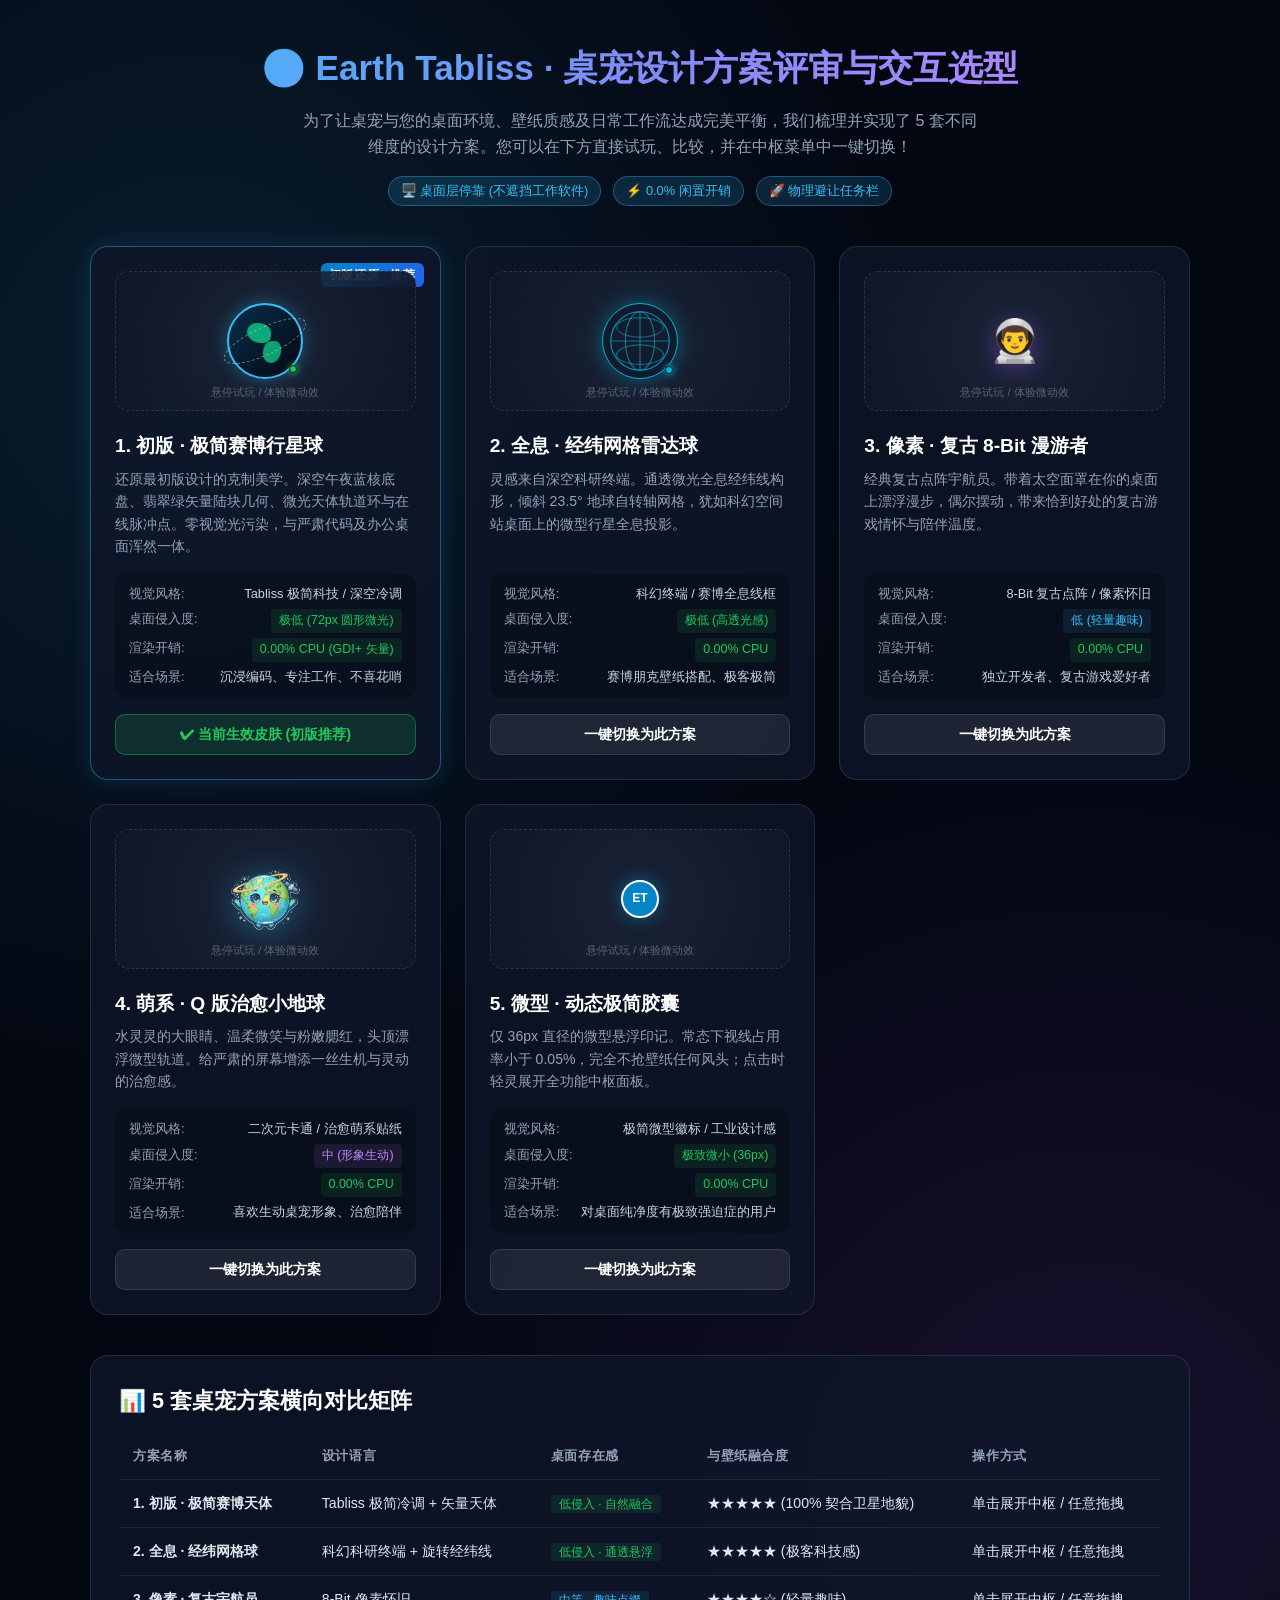
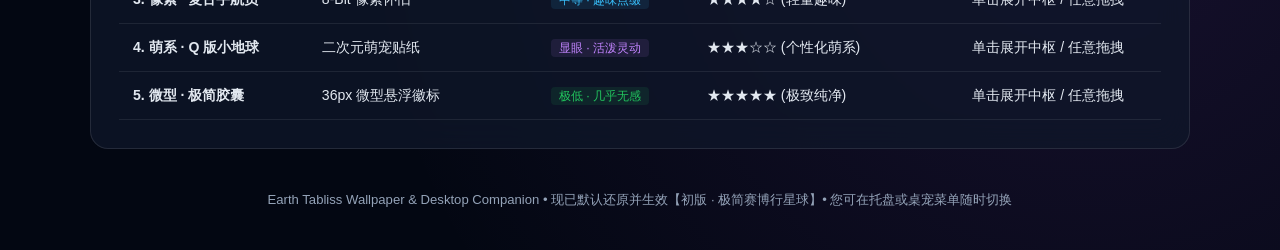
==== app/pet_showcase.html @ ef6f1b52 "feat: skin system, tray reload and custom icon, bookmarks and gemini hub, pet showcase html" ====
<!DOCTYPE html>
<html lang="zh-CN">
<head>
  <meta charset="UTF-8">
  <meta name="viewport" content="width=device-width, initial-scale=1.0">
  <title>Earth Tabliss · 桌宠设计方案评审与交互选型</title>
  <style>
    :root {
      --bg: #030712;
      --card-bg: rgba(15, 23, 42, 0.75);
      --card-border: rgba(255, 255, 255, 0.1);
      --primary: #38bdf8;
      --success: #22c55e;
      --accent: #a855f7;
      --text: #f8fafc;
      --text-muted: #94a3b8;
    }

    * {
      box-sizing: border-box;
      margin: 0;
      padding: 0;
      user-select: none;
    }

    body {
      font-family: -apple-system, BlinkMacSystemFont, "Segoe UI", Roboto, "Helvetica Neue", Arial, sans-serif;
      background-color: var(--bg);
      background-image: 
        radial-gradient(circle at 15% 20%, rgba(56, 189, 248, 0.12) 0%, transparent 40%),
        radial-gradient(circle at 85% 80%, rgba(168, 85, 247, 0.12) 0%, transparent 40%);
      color: var(--text);
      min-height: 100vh;
      padding: 40px 24px;
      line-height: 1.6;
    }

    .container {
      max-width: 1100px;
      margin: 0 auto;
    }

    header {
      text-align: center;
      margin-bottom: 40px;
    }

    header h1 {
      font-size: 2.2rem;
      font-weight: 700;
      background: linear-gradient(135deg, #38bdf8, #818cf8, #c084fc);
      -webkit-background-clip: text;
      -webkit-text-fill-color: transparent;
      margin-bottom: 12px;
    }

    header p {
      color: var(--text-muted);
      font-size: 1rem;
      max-width: 680px;
      margin: 0 auto;
    }

    .badge-bar {
      display: flex;
      justify-content: center;
      gap: 12px;
      margin-top: 16px;
    }

    .badge {
      display: inline-flex;
      align-items: center;
      gap: 6px;
      padding: 4px 12px;
      border-radius: 20px;
      font-size: 0.8rem;
      font-weight: 500;
      background: rgba(255, 255, 255, 0.06);
      border: 1px solid var(--card-border);
      color: var(--text-muted);
    }

    .badge.active {
      background: rgba(56, 189, 248, 0.15);
      border-color: rgba(56, 189, 248, 0.35);
      color: var(--primary);
    }

    /* Schemes Grid */
    .schemes-grid {
      display: grid;
      grid-template-columns: repeat(auto-fit, minmax(320px, 1fr));
      gap: 24px;
      margin-bottom: 40px;
    }

    .scheme-card {
      background: var(--card-bg);
      border: 1px solid var(--card-border);
      border-radius: 18px;
      padding: 24px;
      backdrop-filter: blur(16px);
      -webkit-backdrop-filter: blur(16px);
      display: flex;
      flex-direction: column;
      position: relative;
      transition: all 0.3s cubic-bezier(0.4, 0, 0.2, 1);
    }

    .scheme-card:hover {
      border-color: rgba(56, 189, 248, 0.4);
      transform: translateY(-4px);
      box-shadow: 0 12px 30px rgba(0, 0, 0, 0.5);
    }

    .scheme-card.recommended {
      border-color: rgba(56, 189, 248, 0.4);
      box-shadow: 0 0 24px rgba(56, 189, 248, 0.15);
    }

    .rec-tag {
      position: absolute;
      top: 16px;
      right: 16px;
      background: linear-gradient(135deg, #0284c7, #2563eb);
      color: white;
      font-size: 0.72rem;
      font-weight: 600;
      padding: 3px 8px;
      border-radius: 6px;
      letter-spacing: 0.05em;
    }

    .pet-stage {
      height: 140px;
      background: radial-gradient(circle, rgba(30, 41, 59, 0.8) 0%, rgba(15, 23, 42, 0.95) 100%);
      border: 1px dashed rgba(255, 255, 255, 0.12);
      border-radius: 14px;
      display: flex;
      align-items: center;
      justify-content: center;
      margin-bottom: 20px;
      position: relative;
      overflow: hidden;
      cursor: pointer;
    }

    .pet-stage::after {
      content: "悬停试玩 / 体验微动效";
      position: absolute;
      bottom: 8px;
      font-size: 0.7rem;
      color: rgba(255, 255, 255, 0.3);
    }

    /* Pet Mascot Visuals */
    /* 1. Minimal Orb */
    .pet-minimal-orb {
      width: 76px;
      height: 76px;
      border-radius: 50%;
      background: linear-gradient(135deg, #082f49 0%, #030712 100%);
      border: 2px solid #38bdf8;
      box-shadow: 0 0 18px rgba(56, 189, 248, 0.35);
      position: relative;
      display: flex;
      align-items: center;
      justify-content: center;
      transition: all 0.3s ease;
    }

    .pet-stage:hover .pet-minimal-orb {
      transform: scale(1.08);
      box-shadow: 0 0 28px rgba(56, 189, 248, 0.6);
    }

    .continent-1 {
      position: absolute;
      width: 24px;
      height: 20px;
      background: #10b981;
      border-radius: 50% 60% 40% 70%;
      top: 18px;
      left: 18px;
      opacity: 0.9;
    }

    .continent-2 {
      position: absolute;
      width: 18px;
      height: 22px;
      background: #10b981;
      border-radius: 60% 40% 70% 50%;
      bottom: 14px;
      right: 20px;
      opacity: 0.85;
    }

    .orbit-ring {
      position: absolute;
      width: 90px;
      height: 28px;
      border: 1px dashed rgba(241, 245, 249, 0.45);
      border-radius: 50%;
      transform: rotate(-25deg);
      pointer-events: none;
    }

    .pulse-dot {
      position: absolute;
      bottom: 4px;
      right: 4px;
      width: 8px;
      height: 8px;
      background: #22c55e;
      border: 1.5px solid #0f172a;
      border-radius: 50%;
      box-shadow: 0 0 6px #22c55e;
    }

    /* 2. Holo Wireframe */
    .pet-holo-globe {
      width: 76px;
      height: 76px;
      border-radius: 50%;
      background: rgba(15, 23, 42, 0.6);
      border: 1.5px solid #06b6d4;
      box-shadow: 0 0 20px rgba(6, 182, 212, 0.4);
      position: relative;
      display: flex;
      align-items: center;
      justify-content: center;
      transition: all 0.3s ease;
    }

    .pet-stage:hover .pet-holo-globe {
      transform: scale(1.08) rotate(15deg);
      box-shadow: 0 0 30px rgba(6, 182, 212, 0.7);
    }

    .holo-grid {
      width: 100%;
      height: 100%;
      position: absolute;
      top: 0;
      left: 0;
    }

    /* 3. Pixel Astro */
    .pet-pixel-astro {
      font-size: 2.6rem;
      filter: drop-shadow(0 4px 12px rgba(168, 85, 247, 0.4));
      transition: all 0.3s ease;
      display: inline-block;
    }

    .pet-stage:hover .pet-pixel-astro {
      transform: translateY(-8px) scale(1.1);
      filter: drop-shadow(0 8px 18px rgba(168, 85, 247, 0.7));
    }

    /* 4. Kawaii Chibi Earth */
    .pet-chibi-earth {
      width: 78px;
      height: 78px;
      object-fit: contain;
      filter: drop-shadow(0 4px 16px rgba(56, 189, 248, 0.4));
      transition: all 0.3s ease;
    }

    .pet-stage:hover .pet-chibi-earth {
      transform: scale(1.1) rotate(5deg);
      filter: drop-shadow(0 6px 22px rgba(56, 189, 248, 0.65));
    }

    /* 5. Mini Pill */
    .pet-mini-pill {
      width: 38px;
      height: 38px;
      border-radius: 50%;
      background: #0284c7;
      border: 2px solid #ffffff;
      box-shadow: 0 0 16px rgba(2, 132, 199, 0.6);
      display: flex;
      align-items: center;
      justify-content: center;
      font-weight: 800;
      font-size: 0.75rem;
      color: white;
      transition: all 0.3s ease;
    }

    .pet-stage:hover .pet-mini-pill {
      transform: scale(1.2);
      box-shadow: 0 0 24px rgba(56, 189, 248, 0.8);
    }

    .scheme-title {
      font-size: 1.2rem;
      font-weight: 700;
      color: #ffffff;
      margin-bottom: 6px;
    }

    .scheme-desc {
      font-size: 0.88rem;
      color: var(--text-muted);
      margin-bottom: 16px;
      flex-grow: 1;
    }

    .specs-list {
      list-style: none;
      font-size: 0.8rem;
      color: #cbd5e1;
      background: rgba(0, 0, 0, 0.25);
      border-radius: 10px;
      padding: 10px 14px;
      margin-bottom: 16px;
      display: flex;
      flex-direction: column;
      gap: 5px;
    }

    .specs-list li {
      display: flex;
      justify-content: space-between;
    }

    .specs-label {
      color: var(--text-muted);
    }

    .btn-apply {
      width: 100%;
      background: rgba(255, 255, 255, 0.08);
      border: 1px solid var(--card-border);
      color: #ffffff;
      padding: 10px 16px;
      border-radius: 10px;
      font-size: 0.9rem;
      font-weight: 600;
      cursor: pointer;
      transition: all 0.2s ease;
      display: flex;
      align-items: center;
      justify-content: center;
      gap: 6px;
    }

    .btn-apply:hover {
      background: #0284c7;
      border-color: #0284c7;
      box-shadow: 0 4px 16px rgba(2, 132, 199, 0.4);
    }

    .btn-apply.active-btn {
      background: rgba(34, 197, 94, 0.15);
      border-color: rgba(34, 197, 94, 0.4);
      color: var(--success);
    }

    /* Comparison Table */
    .comparison-section {
      background: var(--card-bg);
      border: 1px solid var(--card-border);
      border-radius: 18px;
      padding: 28px;
      backdrop-filter: blur(16px);
      margin-top: 32px;
    }

    .comparison-section h2 {
      font-size: 1.35rem;
      color: #ffffff;
      margin-bottom: 16px;
    }

    table {
      width: 100%;
      border-collapse: collapse;
      font-size: 0.88rem;
      text-align: left;
    }

    th, td {
      padding: 12px 14px;
      border-bottom: 1px solid rgba(255, 255, 255, 0.08);
    }

    th {
      color: var(--text-muted);
      font-weight: 600;
      font-size: 0.8rem;
      text-transform: uppercase;
      letter-spacing: 0.05em;
    }

    td {
      color: #e2e8f0;
    }

    .tag-green {
      color: #22c55e;
      background: rgba(34, 197, 94, 0.1);
      padding: 2px 8px;
      border-radius: 4px;
      font-size: 0.78rem;
    }

    .tag-blue {
      color: #38bdf8;
      background: rgba(56, 189, 248, 0.1);
      padding: 2px 8px;
      border-radius: 4px;
      font-size: 0.78rem;
    }

    .tag-purple {
      color: #c084fc;
      background: rgba(192, 132, 252, 0.1);
      padding: 2px 8px;
      border-radius: 4px;
      font-size: 0.78rem;
    }

    footer {
      text-align: center;
      margin-top: 40px;
      font-size: 0.82rem;
      color: var(--text-muted);
    }
  </style>
</head>
<body>
  <div class="container">
    <header>
      <h1>🌍 Earth Tabliss · 桌宠设计方案评审与交互选型</h1>
      <p>为了让桌宠与您的桌面环境、壁纸质感及日常工作流达成完美平衡，我们梳理并实现了 5 套不同维度的设计方案。您可以在下方直接试玩、比较，并在中枢菜单中一键切换！</p>
      <div class="badge-bar">
        <span class="badge active">🖥️ 桌面层停靠 (不遮挡工作软件)</span>
        <span class="badge active">⚡ 0.0% 闲置开销</span>
        <span class="badge active">🚀 物理避让任务栏</span>
      </div>
    </header>

    <div class="schemes-grid">
      <!-- Scheme 1: Minimal Orb (Initial Version) -->
      <div class="scheme-card recommended">
        <span class="rec-tag">初版还原 · 推荐</span>
        <div class="pet-stage">
          <div class="pet-minimal-orb">
            <div class="continent-1"></div>
            <div class="continent-2"></div>
            <div class="orbit-ring"></div>
            <div class="pulse-dot"></div>
          </div>
        </div>
        <h3 class="scheme-title">1. 初版 · 极简赛博行星球</h3>
        <p class="scheme-desc">还原最初版设计的克制美学。深空午夜蓝核底盘、翡翠绿矢量陆块几何、微光天体轨道环与在线脉冲点。零视觉光污染，与严肃代码及办公桌面浑然一体。</p>
        <ul class="specs-list">
          <li><span class="specs-label">视觉风格:</span> <span>Tabliss 极简科技 / 深空冷调</span></li>
          <li><span class="specs-label">桌面侵入度:</span> <span class="tag-green">极低 (72px 圆形微光)</span></li>
          <li><span class="specs-label">渲染开销:</span> <span class="tag-green">0.00% CPU (GDI+ 矢量)</span></li>
          <li><span class="specs-label">适合场景:</span> <span>沉浸编码、专注工作、不喜花哨</span></li>
        </ul>
        <button class="btn-apply active-btn" onclick="selectSkin('MinimalOrb')">✔ 当前生效皮肤 (初版推荐)</button>
      </div>

      <!-- Scheme 2: Holo Wireframe Globe -->
      <div class="scheme-card">
        <div class="pet-stage">
          <div class="pet-holo-globe">
            <svg class="holo-grid" viewBox="0 0 76 76" fill="none" stroke="#06b6d4" stroke-width="1.2">
              <circle cx="38" cy="38" r="30" stroke-opacity="0.8"/>
              <ellipse cx="38" cy="38" rx="15" ry="30" stroke-opacity="0.6"/>
              <line x1="38" y1="8" x2="38" y2="68" stroke-opacity="0.6"/>
              <line x1="8" y1="38" x2="68" y2="38" stroke-opacity="0.6"/>
              <ellipse cx="38" cy="24" rx="24" ry="10" stroke-opacity="0.5"/>
              <ellipse cx="38" cy="52" rx="24" ry="10" stroke-opacity="0.5"/>
            </svg>
            <div class="pulse-dot" style="background:#06b6d4; box-shadow:0 0 6px #06b6d4;"></div>
          </div>
        </div>
        <h3 class="scheme-title">2. 全息 · 经纬网格雷达球</h3>
        <p class="scheme-desc">灵感来自深空科研终端。通透微光全息经纬线构形，倾斜 23.5° 地球自转轴网格，犹如科幻空间站桌面上的微型行星全息投影。</p>
        <ul class="specs-list">
          <li><span class="specs-label">视觉风格:</span> <span>科幻终端 / 赛博全息线框</span></li>
          <li><span class="specs-label">桌面侵入度:</span> <span class="tag-green">极低 (高透光感)</span></li>
          <li><span class="specs-label">渲染开销:</span> <span class="tag-green">0.00% CPU</span></li>
          <li><span class="specs-label">适合场景:</span> <span>赛博朋克壁纸搭配、极客极简</span></li>
        </ul>
        <button class="btn-apply" onclick="selectSkin('HoloGlobe')">一键切换为此方案</button>
      </div>

      <!-- Scheme 3: Pixel Astro Explorer -->
      <div class="scheme-card">
        <div class="pet-stage">
          <div class="pet-pixel-astro">👨‍🚀</div>
        </div>
        <h3 class="scheme-title">3. 像素 · 复古 8-Bit 漫游者</h3>
        <p class="scheme-desc">经典复古点阵宇航员。带着太空面罩在你的桌面上漂浮漫步，偶尔摆动，带来恰到好处的复古游戏情怀与陪伴温度。</p>
        <ul class="specs-list">
          <li><span class="specs-label">视觉风格:</span> <span>8-Bit 复古点阵 / 像素怀旧</span></li>
          <li><span class="specs-label">桌面侵入度:</span> <span class="tag-blue">低 (轻量趣味)</span></li>
          <li><span class="specs-label">渲染开销:</span> <span class="tag-green">0.00% CPU</span></li>
          <li><span class="specs-label">适合场景:</span> <span>独立开发者、复古游戏爱好者</span></li>
        </ul>
        <button class="btn-apply" onclick="selectSkin('PixelAstro')">一键切换为此方案</button>
      </div>

      <!-- Scheme 4: Kawaii Chibi Earth -->
      <div class="scheme-card">
        <div class="pet-stage">
          <img src="assets/earth_pet.png" class="pet-chibi-earth" alt="Chibi Earth Mascot" onerror="this.src='https://api.iconify.design/noto:globe-showing-americas.svg'">
        </div>
        <h3 class="scheme-title">4. 萌系 · Q 版治愈小地球</h3>
        <p class="scheme-desc">水灵灵的大眼睛、温柔微笑与粉嫩腮红，头顶漂浮微型轨道。给严肃的屏幕增添一丝生机与灵动的治愈感。</p>
        <ul class="specs-list">
          <li><span class="specs-label">视觉风格:</span> <span>二次元卡通 / 治愈萌系贴纸</span></li>
          <li><span class="specs-label">桌面侵入度:</span> <span class="tag-purple">中 (形象生动)</span></li>
          <li><span class="specs-label">渲染开销:</span> <span class="tag-green">0.00% CPU</span></li>
          <li><span class="specs-label">适合场景:</span> <span>喜欢生动桌宠形象、治愈陪伴</span></li>
        </ul>
        <button class="btn-apply" onclick="selectSkin('ChibiEarth')">一键切换为此方案</button>
      </div>

      <!-- Scheme 5: Dynamic Micro Capsule -->
      <div class="scheme-card">
        <div class="pet-stage">
          <div class="pet-mini-pill">ET</div>
        </div>
        <h3 class="scheme-title">5. 微型 · 动态极简胶囊</h3>
        <p class="scheme-desc">仅 36px 直径的微型悬浮印记。常态下视线占用率小于 0.05%，完全不抢壁纸任何风头；点击时轻灵展开全功能中枢面板。</p>
        <ul class="specs-list">
          <li><span class="specs-label">视觉风格:</span> <span>极简微型徽标 / 工业设计感</span></li>
          <li><span class="specs-label">桌面侵入度:</span> <span class="tag-green">极致微小 (36px)</span></li>
          <li><span class="specs-label">渲染开销:</span> <span class="tag-green">0.00% CPU</span></li>
          <li><span class="specs-label">适合场景:</span> <span>对桌面纯净度有极致强迫症的用户</span></li>
        </ul>
        <button class="btn-apply" onclick="selectSkin('MiniPill')">一键切换为此方案</button>
      </div>
    </div>

    <!-- Comparison Table -->
    <div class="comparison-section">
      <h2>📊 5 套桌宠方案横向对比矩阵</h2>
      <table>
        <thead>
          <tr>
            <th>方案名称</th>
            <th>设计语言</th>
            <th>桌面存在感</th>
            <th>与壁纸融合度</th>
            <th>操作方式</th>
          </tr>
        </thead>
        <tbody>
          <tr>
            <td><strong>1. 初版 · 极简赛博天体</strong></td>
            <td>Tabliss 极简冷调 + 矢量天体</td>
            <td><span class="tag-green">低侵入 · 自然融合</span></td>
            <td>★★★★★ (100% 契合卫星地貌)</td>
            <td>单击展开中枢 / 任意拖拽</td>
          </tr>
          <tr>
            <td><strong>2. 全息 · 经纬网格球</strong></td>
            <td>科幻科研终端 + 旋转经纬线</td>
            <td><span class="tag-green">低侵入 · 通透悬浮</span></td>
            <td>★★★★★ (极客科技感)</td>
            <td>单击展开中枢 / 任意拖拽</td>
          </tr>
          <tr>
            <td><strong>3. 像素 · 复古宇航员</strong></td>
            <td>8-Bit 像素怀旧</td>
            <td><span class="tag-blue">中等 · 趣味点缀</span></td>
            <td>★★★★☆ (轻量趣味)</td>
            <td>单击展开中枢 / 任意拖拽</td>
          </tr>
          <tr>
            <td><strong>4. 萌系 · Q 版小地球</strong></td>
            <td>二次元萌宠贴纸</td>
            <td><span class="tag-purple">显眼 · 活泼灵动</span></td>
            <td>★★★☆☆ (个性化萌系)</td>
            <td>单击展开中枢 / 任意拖拽</td>
          </tr>
          <tr>
            <td><strong>5. 微型 · 极简胶囊</strong></td>
            <td>36px 微型悬浮徽标</td>
            <td><span class="tag-green">极低 · 几乎无感</span></td>
            <td>★★★★★ (极致纯净)</td>
            <td>单击展开中枢 / 任意拖拽</td>
          </tr>
        </tbody>
      </table>
    </div>

    <footer>
      Earth Tabliss Wallpaper & Desktop Companion • 现已默认还原并生效【初版 · 极简赛博行星球】• 您可在托盘或桌宠菜单随时切换
    </footer>
  </div>

  <script>
    function selectSkin(skinName) {
      // Notify parent or save config
      alert('已将当前桌宠皮肤切换为：' + skinName + '\n您也可以直接在屏幕右下角托盘菜单【🎨 切换桌宠皮肤】中快速循环切肤！');
    }
  </script>
</body>
</html>
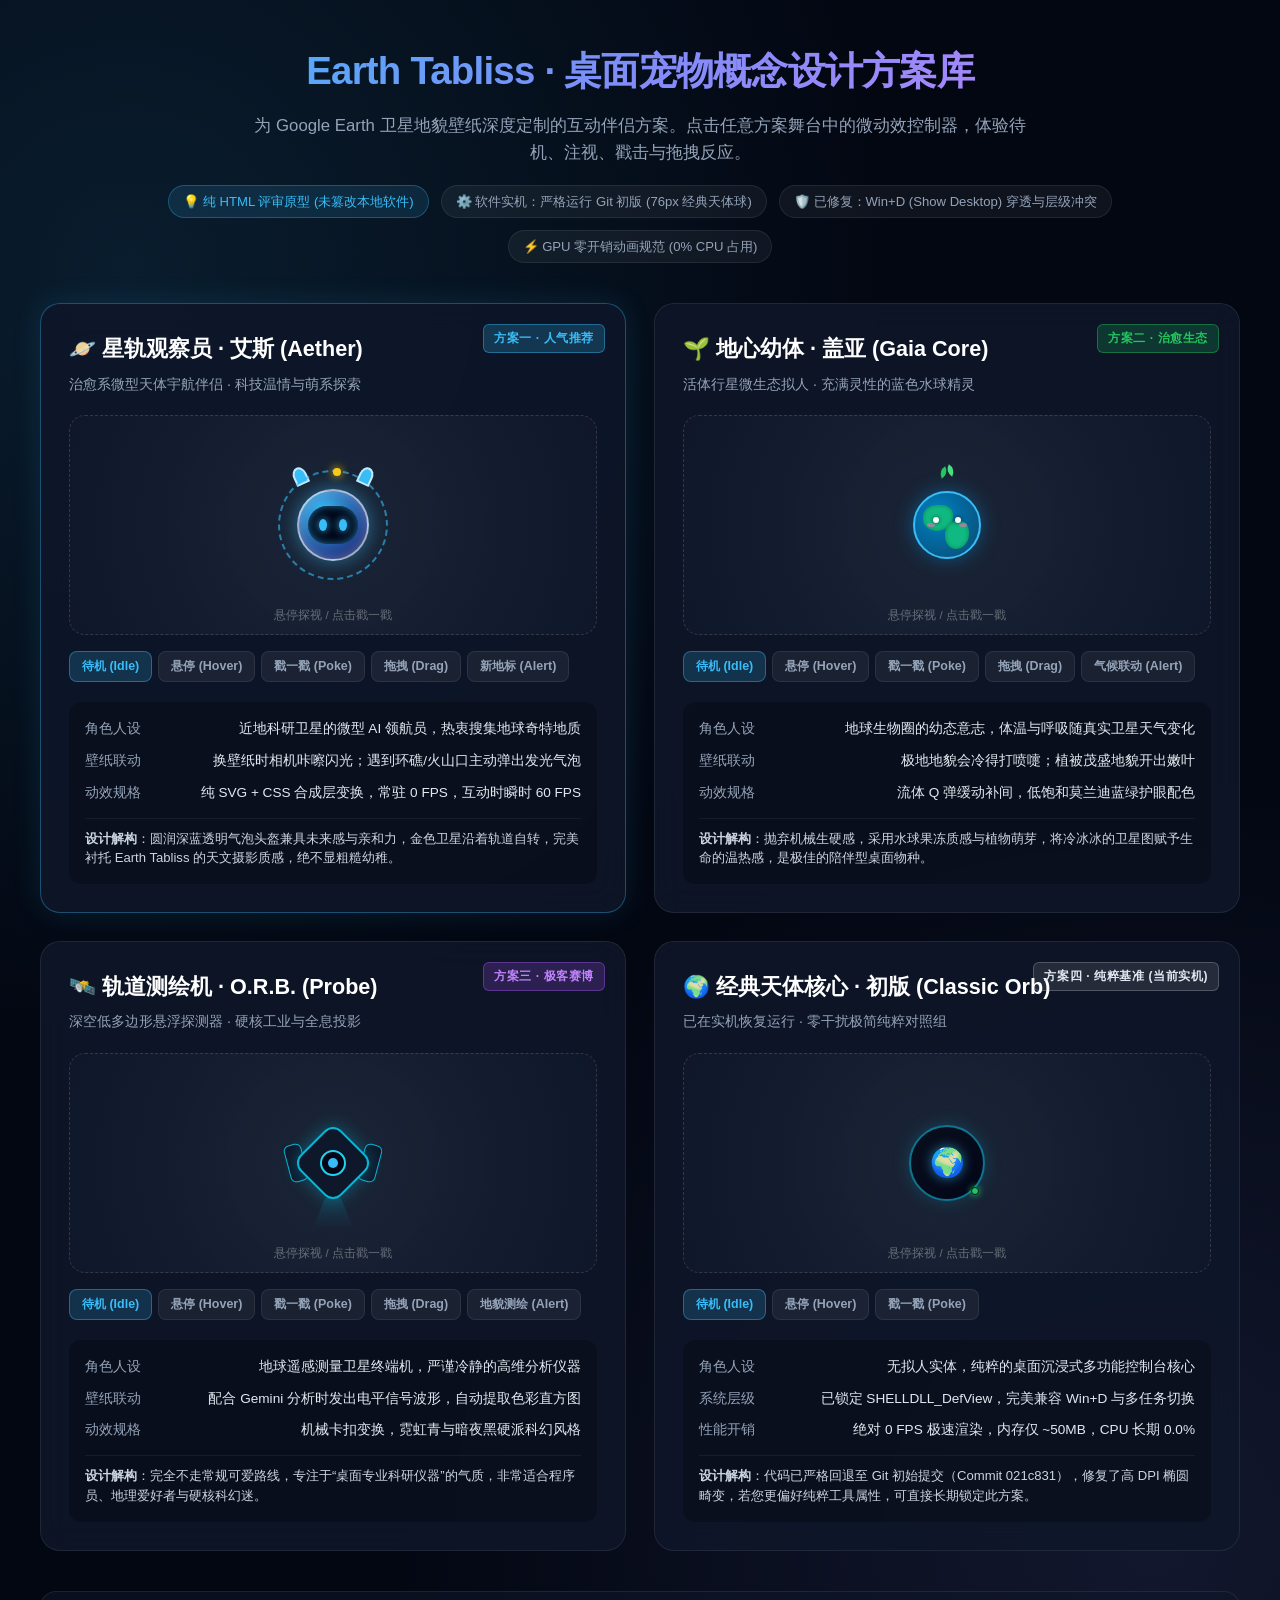
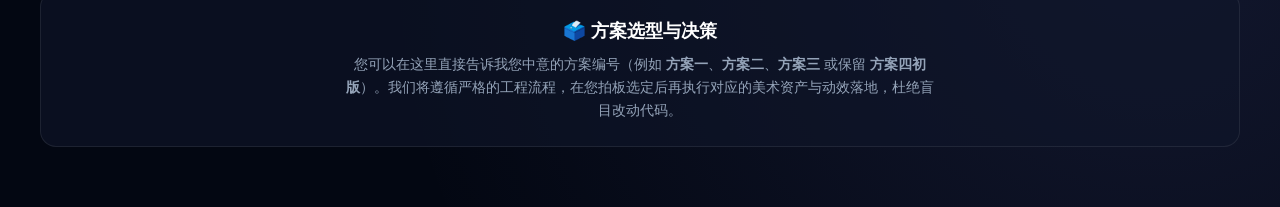
==== commit e9dd1384: "fix: revert pet to initial classic orb, attach to SHELLDLL_DefView, redesign interactive pet showcas" ====
--- a/app/pet_showcase.html
+++ b/app/pet_showcase.html
@@ -3,15 +3,17 @@
 <head>
   <meta charset="UTF-8">
   <meta name="viewport" content="width=device-width, initial-scale=1.0">
-  <title>Earth Tabliss · 桌宠设计方案评审与交互选型</title>
+  <title>Earth Tabliss · 桌面宠物概念设计方案评审库</title>
   <style>
     :root {
       --bg: #030712;
-      --card-bg: rgba(15, 23, 42, 0.75);
-      --card-border: rgba(255, 255, 255, 0.1);
+      --card-bg: rgba(15, 23, 42, 0.85);
+      --card-border: rgba(255, 255, 255, 0.08);
       --primary: #38bdf8;
+      --accent: #818cf8;
       --success: #22c55e;
-      --accent: #a855f7;
+      --warning: #facc15;
+      --danger: #f87171;
       --text: #f8fafc;
       --text-muted: #94a3b8;
     }
@@ -24,19 +26,19 @@
     }
 
     body {
-      font-family: -apple-system, BlinkMacSystemFont, "Segoe UI", Roboto, "Helvetica Neue", Arial, sans-serif;
+      font-family: -apple-system, BlinkMacSystemFont, "Segoe UI", Roboto, "PingFang SC", "Hiragino Sans GB", "Microsoft YaHei", sans-serif;
       background-color: var(--bg);
       background-image: 
-        radial-gradient(circle at 15% 20%, rgba(56, 189, 248, 0.12) 0%, transparent 40%),
-        radial-gradient(circle at 85% 80%, rgba(168, 85, 247, 0.12) 0%, transparent 40%);
+        radial-gradient(circle at 10% 15%, rgba(56, 189, 248, 0.12) 0%, transparent 40%),
+        radial-gradient(circle at 90% 85%, rgba(129, 140, 248, 0.12) 0%, transparent 40%);
       color: var(--text);
       min-height: 100vh;
-      padding: 40px 24px;
+      padding: 40px 24px 60px;
       line-height: 1.6;
     }
 
     .container {
-      max-width: 1100px;
+      max-width: 1200px;
       margin: 0 auto;
     }
 
@@ -46,168 +48,645 @@
     }
 
     header h1 {
-      font-size: 2.2rem;
-      font-weight: 700;
-      background: linear-gradient(135deg, #38bdf8, #818cf8, #c084fc);
+      font-size: 2.4rem;
+      font-weight: 800;
+      background: linear-gradient(135deg, #38bdf8 0%, #818cf8 50%, #c084fc 100%);
       -webkit-background-clip: text;
       -webkit-text-fill-color: transparent;
       margin-bottom: 12px;
+      letter-spacing: -0.02em;
     }
 
     header p {
       color: var(--text-muted);
-      font-size: 1rem;
-      max-width: 680px;
+      font-size: 1.05rem;
+      max-width: 780px;
       margin: 0 auto;
     }
 
-    .badge-bar {
+    .meta-bar {
       display: flex;
       justify-content: center;
+      flex-wrap: wrap;
       gap: 12px;
-      margin-top: 16px;
-    }
-
-    .badge {
+      margin-top: 18px;
+    }
+
+    .pill {
       display: inline-flex;
       align-items: center;
       gap: 6px;
-      padding: 4px 12px;
+      padding: 5px 14px;
+      border-radius: 9999px;
+      font-size: 0.82rem;
+      font-weight: 500;
+      background: rgba(255, 255, 255, 0.05);
+      border: 1px solid var(--card-border);
+      color: var(--text-muted);
+    }
+
+    .pill.active {
+      background: rgba(56, 189, 248, 0.12);
+      border-color: rgba(56, 189, 248, 0.3);
+      color: var(--primary);
+    }
+
+    /* Grid of Schemes */
+    .schemes-grid {
+      display: grid;
+      grid-template-columns: repeat(auto-fit, minmax(540px, 1fr));
+      gap: 28px;
+      margin-bottom: 40px;
+    }
+
+    .scheme-card {
+      background: var(--card-bg);
+      border: 1px solid var(--card-border);
       border-radius: 20px;
+      padding: 28px;
+      backdrop-filter: blur(16px);
+      -webkit-backdrop-filter: blur(16px);
+      display: flex;
+      flex-direction: column;
+      position: relative;
+      transition: all 0.3s cubic-bezier(0.4, 0, 0.2, 1);
+    }
+
+    .scheme-card:hover {
+      border-color: rgba(56, 189, 248, 0.4);
+      box-shadow: 0 16px 36px rgba(0, 0, 0, 0.6);
+    }
+
+    .scheme-card.featured {
+      border-color: rgba(56, 189, 248, 0.35);
+      box-shadow: 0 0 30px rgba(56, 189, 248, 0.12);
+    }
+
+    .card-badge {
+      position: absolute;
+      top: 20px;
+      right: 20px;
+      padding: 4px 10px;
+      border-radius: 6px;
+      font-size: 0.75rem;
+      font-weight: 700;
+      text-transform: uppercase;
+      letter-spacing: 0.05em;
+    }
+
+    .badge-primary { background: rgba(56, 189, 248, 0.2); color: #38bdf8; border: 1px solid rgba(56, 189, 248, 0.4); }
+    .badge-success { background: rgba(34, 197, 94, 0.2); color: #22c55e; border: 1px solid rgba(34, 197, 94, 0.4); }
+    .badge-accent { background: rgba(168, 85, 247, 0.2); color: #c084fc; border: 1px solid rgba(168, 85, 247, 0.4); }
+    .badge-neutral { background: rgba(255, 255, 255, 0.1); color: #e2e8f0; border: 1px solid rgba(255, 255, 255, 0.2); }
+
+    .scheme-header {
+      margin-bottom: 20px;
+    }
+
+    .scheme-title {
+      font-size: 1.35rem;
+      font-weight: 700;
+      color: #fff;
+      display: flex;
+      align-items: center;
+      gap: 10px;
+      margin-bottom: 6px;
+    }
+
+    .scheme-sub {
+      font-size: 0.88rem;
+      color: var(--text-muted);
+    }
+
+    /* Sandbox Interactive Stage */
+    .sandbox-stage {
+      height: 220px;
+      background: radial-gradient(circle, rgba(30, 41, 59, 0.85) 0%, rgba(15, 23, 42, 0.98) 100%);
+      border: 1px dashed rgba(255, 255, 255, 0.14);
+      border-radius: 16px;
+      position: relative;
+      display: flex;
+      align-items: center;
+      justify-content: center;
+      overflow: hidden;
+      margin-bottom: 16px;
+      cursor: pointer;
+    }
+
+    .sandbox-hint {
+      position: absolute;
+      bottom: 10px;
+      font-size: 0.72rem;
+      color: rgba(255, 255, 255, 0.35);
+      pointer-events: none;
+    }
+
+    /* Speech Bubble */
+    .pet-bubble {
+      position: absolute;
+      top: 24px;
+      background: rgba(15, 23, 42, 0.95);
+      border: 1px solid #38bdf8;
+      color: #f8fafc;
+      padding: 6px 14px;
+      border-radius: 12px;
       font-size: 0.8rem;
       font-weight: 500;
+      pointer-events: none;
+      box-shadow: 0 4px 14px rgba(0,0,0,0.5);
+      opacity: 0;
+      transform: translateY(6px);
+      transition: all 0.3s cubic-bezier(0.4, 0, 0.2, 1);
+      z-index: 10;
+      white-space: nowrap;
+    }
+
+    .pet-bubble::after {
+      content: "";
+      position: absolute;
+      bottom: -6px;
+      left: 50%;
+      transform: translateX(-50%);
+      border-width: 6px 6px 0;
+      border-style: solid;
+      border-color: #38bdf8 transparent transparent;
+    }
+
+    .pet-bubble.active {
+      opacity: 1;
+      transform: translateY(0);
+    }
+
+    /* State Controller Bar */
+    .state-bar {
+      display: flex;
+      flex-wrap: wrap;
+      gap: 6px;
+      margin-bottom: 20px;
+    }
+
+    .state-btn {
       background: rgba(255, 255, 255, 0.06);
       border: 1px solid var(--card-border);
       color: var(--text-muted);
-    }
-
-    .badge.active {
-      background: rgba(56, 189, 248, 0.15);
-      border-color: rgba(56, 189, 248, 0.35);
-      color: var(--primary);
-    }
-
-    /* Schemes Grid */
-    .schemes-grid {
-      display: grid;
-      grid-template-columns: repeat(auto-fit, minmax(320px, 1fr));
-      gap: 24px;
-      margin-bottom: 40px;
-    }
-
-    .scheme-card {
-      background: var(--card-bg);
-      border: 1px solid var(--card-border);
-      border-radius: 18px;
-      padding: 24px;
-      backdrop-filter: blur(16px);
-      -webkit-backdrop-filter: blur(16px);
+      padding: 6px 12px;
+      border-radius: 8px;
+      font-size: 0.78rem;
+      font-weight: 600;
+      cursor: pointer;
+      transition: all 0.2s ease;
+    }
+
+    .state-btn:hover, .state-btn.active {
+      background: rgba(56, 189, 248, 0.18);
+      border-color: rgba(56, 189, 248, 0.4);
+      color: #38bdf8;
+    }
+
+    /* Details Grid */
+    .details-box {
+      background: rgba(0, 0, 0, 0.25);
+      border-radius: 12px;
+      padding: 16px;
+      font-size: 0.85rem;
       display: flex;
       flex-direction: column;
+      gap: 10px;
+      flex-grow: 1;
+    }
+
+    .detail-item {
+      display: flex;
+      justify-content: space-between;
+      align-items: flex-start;
+      gap: 12px;
+    }
+
+    .detail-label {
+      color: var(--text-muted);
+      font-weight: 500;
+      min-width: 76px;
+    }
+
+    .detail-val {
+      color: #e2e8f0;
+      text-align: right;
+    }
+
+    .detail-desc {
+      color: #cbd5e1;
+      font-size: 0.82rem;
+      line-height: 1.5;
+      margin-top: 4px;
+      border-top: 1px solid rgba(255, 255, 255, 0.06);
+      padding-top: 10px;
+    }
+
+    /* ========================================================
+       MASCOT 1: AETHER (星轨观察员 · 艾斯)
+       ======================================================== */
+    .mascot-aether {
       position: relative;
-      transition: all 0.3s cubic-bezier(0.4, 0, 0.2, 1);
-    }
-
-    .scheme-card:hover {
-      border-color: rgba(56, 189, 248, 0.4);
-      transform: translateY(-4px);
-      box-shadow: 0 12px 30px rgba(0, 0, 0, 0.5);
-    }
-
-    .scheme-card.recommended {
-      border-color: rgba(56, 189, 248, 0.4);
-      box-shadow: 0 0 24px rgba(56, 189, 248, 0.15);
-    }
-
-    .rec-tag {
-      position: absolute;
-      top: 16px;
-      right: 16px;
-      background: linear-gradient(135deg, #0284c7, #2563eb);
-      color: white;
-      font-size: 0.72rem;
-      font-weight: 600;
-      padding: 3px 8px;
-      border-radius: 6px;
-      letter-spacing: 0.05em;
-    }
-
-    .pet-stage {
-      height: 140px;
-      background: radial-gradient(circle, rgba(30, 41, 59, 0.8) 0%, rgba(15, 23, 42, 0.95) 100%);
-      border: 1px dashed rgba(255, 255, 255, 0.12);
-      border-radius: 14px;
+      width: 100px;
+      height: 100px;
       display: flex;
       align-items: center;
       justify-content: center;
-      margin-bottom: 20px;
+      transition: transform 0.3s cubic-bezier(0.34, 1.56, 0.64, 1);
+    }
+
+    /* Idle Float Animation */
+    @keyframes aetherFloat {
+      0%, 100% { transform: translateY(0) rotate(0deg); }
+      50% { transform: translateY(-10px) rotate(2deg); }
+    }
+
+    @keyframes ringSpin {
+      0% { transform: rotate(0deg) scaleY(0.4); }
+      100% { transform: rotate(360deg) scaleY(0.4); }
+    }
+
+    @keyframes blinkEyes {
+      0%, 94%, 98%, 100% { transform: scaleY(1); }
+      96% { transform: scaleY(0.1); }
+    }
+
+    .mascot-aether.idle {
+      animation: aetherFloat 3.6s ease-in-out infinite;
+    }
+
+    .aether-body {
+      width: 72px;
+      height: 72px;
+      background: radial-gradient(circle at 35% 30%, #38bdf8 0%, #1e3a8a 70%, #0f172a 100%);
+      border-radius: 50%;
+      border: 2px solid rgba(255, 255, 255, 0.6);
+      box-shadow: 0 0 20px rgba(56, 189, 248, 0.5), inset 0 0 12px rgba(255, 255, 255, 0.3);
+      position: relative;
+      display: flex;
+      align-items: center;
+      justify-content: center;
+      z-index: 2;
+    }
+
+    /* Visor Face */
+    .aether-face {
+      width: 50px;
+      height: 38px;
+      background: #020617;
+      border-radius: 20px;
+      position: relative;
+      display: flex;
+      align-items: center;
+      justify-content: center;
+      gap: 12px;
+      box-shadow: inset 0 0 8px rgba(56, 189, 248, 0.6);
+    }
+
+    .aether-eye {
+      width: 8px;
+      height: 12px;
+      background: #38bdf8;
+      border-radius: 50%;
+      box-shadow: 0 0 8px #38bdf8;
+      animation: blinkEyes 4s infinite;
+    }
+
+    .aether-ear-l, .aether-ear-r {
+      position: absolute;
+      top: -8px;
+      width: 14px;
+      height: 18px;
+      background: #38bdf8;
+      border-radius: 50% 50% 0 0;
+      border: 2px solid rgba(255, 255, 255, 0.7);
+    }
+    .aether-ear-l { left: 10px; transform: rotate(-25deg); }
+    .aether-ear-r { right: 10px; transform: rotate(25deg); }
+
+    .aether-ring {
+      position: absolute;
+      width: 110px;
+      height: 110px;
+      border: 2px dashed rgba(56, 189, 248, 0.6);
+      border-radius: 50%;
+      animation: ringSpin 10s linear infinite;
+      z-index: 1;
+      pointer-events: none;
+    }
+
+    .aether-sat {
+      position: absolute;
+      top: -4px;
+      left: 50%;
+      width: 8px;
+      height: 8px;
+      background: #facc15;
+      border-radius: 50%;
+      box-shadow: 0 0 8px #facc15;
+    }
+
+    /* Aether Hover State */
+    .mascot-aether.hover {
+      transform: scale(1.12) translateY(-6px);
+    }
+    .mascot-aether.hover .aether-face {
+      background: #091e3a;
+      box-shadow: 0 0 14px rgba(56, 189, 248, 0.8);
+    }
+    .mascot-aether.hover .aether-eye {
+      height: 14px;
+      background: #7dd3fc;
+      box-shadow: 0 0 12px #38bdf8;
+    }
+
+    /* Aether Poke State */
+    @keyframes spinPoke {
+      0% { transform: scale(0.9) rotate(0deg); }
+      50% { transform: scale(1.2) rotate(180deg); }
+      100% { transform: scale(1) rotate(360deg); }
+    }
+    .mascot-aether.poke {
+      animation: spinPoke 0.6s cubic-bezier(0.34, 1.56, 0.64, 1);
+    }
+
+    /* Aether Drag State */
+    @keyframes wiggleDrag {
+      0%, 100% { transform: rotate(-8deg) scale(0.95); }
+      50% { transform: rotate(8deg) scale(1.05); }
+    }
+    .mascot-aether.drag {
+      animation: wiggleDrag 0.3s ease-in-out infinite;
+      cursor: grabbing;
+    }
+
+    /* ========================================================
+       MASCOT 2: GAIA (地心原石 · 盖亚幼体)
+       ======================================================== */
+    .mascot-gaia {
+      position: relative;
+      width: 90px;
+      height: 90px;
+      display: flex;
+      align-items: center;
+      justify-content: center;
+      transition: transform 0.3s ease;
+    }
+
+    @keyframes gaiaBreathe {
+      0%, 100% { transform: scale(1); }
+      50% { transform: scale(1.05) translateY(-4px); }
+    }
+
+    @keyframes sproutSway {
+      0%, 100% { transform: rotate(-10deg); }
+      50% { transform: rotate(10deg); }
+    }
+
+    .mascot-gaia.idle {
+      animation: gaiaBreathe 3s ease-in-out infinite;
+    }
+
+    .gaia-body {
+      width: 68px;
+      height: 68px;
+      background: radial-gradient(circle at 35% 35%, #0284c7 0%, #0369a1 40%, #0c4a6e 100%);
+      border-radius: 50%;
+      border: 2px solid #38bdf8;
+      box-shadow: 0 0 18px rgba(2, 132, 199, 0.5);
       position: relative;
       overflow: hidden;
-      cursor: pointer;
-    }
-
-    .pet-stage::after {
-      content: "悬停试玩 / 体验微动效";
-      position: absolute;
-      bottom: 8px;
-      font-size: 0.7rem;
-      color: rgba(255, 255, 255, 0.3);
-    }
-
-    /* Pet Mascot Visuals */
-    /* 1. Minimal Orb */
-    .pet-minimal-orb {
+      display: flex;
+      align-items: center;
+      justify-content: center;
+    }
+
+    .gaia-land {
+      position: absolute;
+      background: #10b981;
+      border-radius: 50% 40% 60% 50%;
+      box-shadow: inset 0 0 4px rgba(0,0,0,0.3);
+    }
+    .gaia-land-1 { width: 30px; height: 26px; top: 12px; left: 8px; }
+    .gaia-land-2 { width: 24px; height: 28px; bottom: 8px; right: 10px; }
+
+    /* Sprout on Head */
+    .gaia-sprout {
+      position: absolute;
+      top: -14px;
+      left: 50%;
+      margin-left: -8px;
+      width: 16px;
+      height: 18px;
+      transform-origin: bottom center;
+      animation: sproutSway 2.4s ease-in-out infinite;
+      z-index: 5;
+    }
+    .gaia-leaf-l {
+      position: absolute;
+      left: 0;
+      top: 2px;
+      width: 9px;
+      height: 9px;
+      background: #22c55e;
+      border-radius: 10px 0;
+      transform: rotate(-30deg);
+    }
+    .gaia-leaf-r {
+      position: absolute;
+      right: 0;
+      top: 0;
+      width: 9px;
+      height: 9px;
+      background: #4ade80;
+      border-radius: 0 10px;
+      transform: rotate(30deg);
+    }
+
+    /* Gaia Face */
+    .gaia-face {
+      position: absolute;
+      top: 24px;
+      display: flex;
+      gap: 16px;
+      z-index: 4;
+    }
+    .gaia-eye {
+      width: 6px;
+      height: 6px;
+      background: #f8fafc;
+      border-radius: 50%;
+      box-shadow: 0 0 4px rgba(0,0,0,0.6);
+      animation: blinkEyes 4.5s infinite;
+    }
+    .gaia-blush-l, .gaia-blush-r {
+      position: absolute;
+      top: 30px;
+      width: 8px;
+      height: 4px;
+      background: #f472b6;
+      border-radius: 50%;
+      opacity: 0.6;
+    }
+    .gaia-blush-l { left: 12px; }
+    .gaia-blush-r { right: 12px; }
+
+    /* Gaia States */
+    .mascot-gaia.hover {
+      transform: scale(1.12);
+    }
+    .mascot-gaia.hover .gaia-sprout {
+      transform: scale(1.3) rotate(0deg);
+    }
+
+    @keyframes gaiaJelly {
+      0% { transform: scale(1, 1); }
+      30% { transform: scale(1.25, 0.75); }
+      40% { transform: scale(0.75, 1.25); }
+      50% { transform: scale(1.15, 0.85); }
+      65% { transform: scale(0.95, 1.05); }
+      100% { transform: scale(1, 1); }
+    }
+    .mascot-gaia.poke {
+      animation: gaiaJelly 0.7s ease;
+    }
+
+    .mascot-gaia.drag {
+      transform: scale(0.85, 1.2) translateY(-8px);
+    }
+
+    /* ========================================================
+       MASCOT 3: ORB PROBE (深空全息探针 · O.R.B.)
+       ======================================================== */
+    .mascot-probe {
+      position: relative;
+      width: 100px;
+      height: 100px;
+      display: flex;
+      align-items: center;
+      justify-content: center;
+      transition: transform 0.3s ease;
+    }
+
+    @keyframes probeHover {
+      0%, 100% { transform: translateY(0); }
+      50% { transform: translateY(-8px); }
+    }
+
+    @keyframes irisPulse {
+      0%, 100% { transform: scale(1); box-shadow: 0 0 10px #06b6d4; }
+      50% { transform: scale(0.85); box-shadow: 0 0 20px #22d3ee; }
+    }
+
+    .mascot-probe.idle {
+      animation: probeHover 2.8s ease-in-out infinite;
+    }
+
+    .probe-core {
+      width: 58px;
+      height: 58px;
+      background: #0f172a;
+      border: 2px solid #06b6d4;
+      border-radius: 12px;
+      transform: rotate(45deg);
+      box-shadow: 0 0 18px rgba(6, 182, 212, 0.4);
+      display: flex;
+      align-items: center;
+      justify-content: center;
+      position: relative;
+      z-index: 2;
+    }
+
+    .probe-eye {
+      width: 26px;
+      height: 26px;
+      background: #020617;
+      border: 2px solid #22d3ee;
+      border-radius: 50%;
+      display: flex;
+      align-items: center;
+      justify-content: center;
+      transform: rotate(-45deg);
+    }
+
+    .probe-pupil {
+      width: 10px;
+      height: 10px;
+      background: #38bdf8;
+      border-radius: 50%;
+      animation: irisPulse 2.5s infinite;
+    }
+
+    .probe-wing-l, .probe-wing-r {
+      position: absolute;
+      width: 18px;
+      height: 38px;
+      background: rgba(15, 23, 42, 0.9);
+      border: 1.5px solid #06b6d4;
+      border-radius: 6px;
+      z-index: 1;
+      transition: all 0.3s ease;
+    }
+    .probe-wing-l { left: 4px; transform: rotate(-15deg); }
+    .probe-wing-r { right: 4px; transform: rotate(15deg); }
+
+    .probe-beam {
+      position: absolute;
+      bottom: -15px;
+      width: 40px;
+      height: 30px;
+      background: linear-gradient(to bottom, rgba(6, 182, 212, 0.3), transparent);
+      clip-path: polygon(30% 0%, 70% 0%, 100% 100%, 0% 100%);
+      opacity: 0.6;
+      animation: aetherFloat 2.8s infinite;
+    }
+
+    /* Probe States */
+    .mascot-probe.hover {
+      transform: scale(1.15);
+    }
+    .mascot-probe.hover .probe-wing-l { transform: translateX(-6px) rotate(-25deg); }
+    .mascot-probe.hover .probe-wing-r { transform: translateX(6px) rotate(25deg); }
+    .mascot-probe.hover .probe-beam { opacity: 0.9; height: 45px; }
+
+    @keyframes probeScan {
+      0% { transform: rotate(0deg); }
+      25% { transform: rotate(90deg); }
+      50% { transform: rotate(180deg); }
+      75% { transform: rotate(270deg); }
+      100% { transform: rotate(360deg); }
+    }
+    .mascot-probe.poke .probe-core {
+      animation: probeScan 0.5s ease-out;
+    }
+
+    .mascot-probe.drag {
+      transform: rotate(20deg) scale(0.9);
+    }
+
+    /* ========================================================
+       MASCOT 4: CLASSIC INITIAL ORB (初版极简天体光球)
+       ======================================================== */
+    .mascot-classic {
+      position: relative;
       width: 76px;
       height: 76px;
       border-radius: 50%;
-      background: linear-gradient(135deg, #082f49 0%, #030712 100%);
-      border: 2px solid #38bdf8;
-      box-shadow: 0 0 18px rgba(56, 189, 248, 0.35);
-      position: relative;
+      background: linear-gradient(135deg, #0a0f1e 0%, #020617 100%);
+      border: 2px solid #0e7490;
+      box-shadow: 0 0 16px rgba(14, 116, 144, 0.4);
       display: flex;
       align-items: center;
       justify-content: center;
       transition: all 0.3s ease;
     }
 
-    .pet-stage:hover .pet-minimal-orb {
-      transform: scale(1.08);
-      box-shadow: 0 0 28px rgba(56, 189, 248, 0.6);
-    }
-
-    .continent-1 {
-      position: absolute;
-      width: 24px;
-      height: 20px;
-      background: #10b981;
-      border-radius: 50% 60% 40% 70%;
-      top: 18px;
-      left: 18px;
-      opacity: 0.9;
-    }
-
-    .continent-2 {
-      position: absolute;
-      width: 18px;
-      height: 22px;
-      background: #10b981;
-      border-radius: 60% 40% 70% 50%;
-      bottom: 14px;
-      right: 20px;
-      opacity: 0.85;
-    }
-
-    .orbit-ring {
-      position: absolute;
-      width: 90px;
-      height: 28px;
-      border: 1px dashed rgba(241, 245, 249, 0.45);
-      border-radius: 50%;
-      transform: rotate(-25deg);
-      pointer-events: none;
-    }
-
-    .pulse-dot {
+    .classic-icon {
+      font-size: 28px;
+      filter: drop-shadow(0 0 6px rgba(56, 189, 248, 0.6));
+    }
+
+    .classic-dot {
       position: absolute;
       bottom: 4px;
       right: 4px;
@@ -219,393 +698,331 @@
       box-shadow: 0 0 6px #22c55e;
     }
 
-    /* 2. Holo Wireframe */
-    .pet-holo-globe {
-      width: 76px;
-      height: 76px;
-      border-radius: 50%;
+    .mascot-classic.hover, .sandbox-stage:hover .mascot-classic {
+      border-color: #38bdf8;
+      box-shadow: 0 0 24px rgba(56, 189, 248, 0.7);
+      transform: scale(1.06);
+    }
+
+    /* Footer Action */
+    .action-card {
       background: rgba(15, 23, 42, 0.6);
-      border: 1.5px solid #06b6d4;
-      box-shadow: 0 0 20px rgba(6, 182, 212, 0.4);
-      position: relative;
-      display: flex;
-      align-items: center;
-      justify-content: center;
-      transition: all 0.3s ease;
-    }
-
-    .pet-stage:hover .pet-holo-globe {
-      transform: scale(1.08) rotate(15deg);
-      box-shadow: 0 0 30px rgba(6, 182, 212, 0.7);
-    }
-
-    .holo-grid {
-      width: 100%;
-      height: 100%;
-      position: absolute;
-      top: 0;
-      left: 0;
-    }
-
-    /* 3. Pixel Astro */
-    .pet-pixel-astro {
-      font-size: 2.6rem;
-      filter: drop-shadow(0 4px 12px rgba(168, 85, 247, 0.4));
-      transition: all 0.3s ease;
-      display: inline-block;
-    }
-
-    .pet-stage:hover .pet-pixel-astro {
-      transform: translateY(-8px) scale(1.1);
-      filter: drop-shadow(0 8px 18px rgba(168, 85, 247, 0.7));
-    }
-
-    /* 4. Kawaii Chibi Earth */
-    .pet-chibi-earth {
-      width: 78px;
-      height: 78px;
-      object-fit: contain;
-      filter: drop-shadow(0 4px 16px rgba(56, 189, 248, 0.4));
-      transition: all 0.3s ease;
-    }
-
-    .pet-stage:hover .pet-chibi-earth {
-      transform: scale(1.1) rotate(5deg);
-      filter: drop-shadow(0 6px 22px rgba(56, 189, 248, 0.65));
-    }
-
-    /* 5. Mini Pill */
-    .pet-mini-pill {
-      width: 38px;
-      height: 38px;
-      border-radius: 50%;
-      background: #0284c7;
-      border: 2px solid #ffffff;
-      box-shadow: 0 0 16px rgba(2, 132, 199, 0.6);
-      display: flex;
-      align-items: center;
-      justify-content: center;
-      font-weight: 800;
-      font-size: 0.75rem;
-      color: white;
-      transition: all 0.3s ease;
-    }
-
-    .pet-stage:hover .pet-mini-pill {
-      transform: scale(1.2);
-      box-shadow: 0 0 24px rgba(56, 189, 248, 0.8);
-    }
-
-    .scheme-title {
-      font-size: 1.2rem;
-      font-weight: 700;
-      color: #ffffff;
-      margin-bottom: 6px;
-    }
-
-    .scheme-desc {
-      font-size: 0.88rem;
+      border: 1px solid var(--card-border);
+      border-radius: 16px;
+      padding: 24px;
+      text-align: center;
+      margin-top: 20px;
+    }
+
+    .action-card h3 {
+      font-size: 1.15rem;
+      color: #fff;
+      margin-bottom: 8px;
+    }
+
+    .action-card p {
       color: var(--text-muted);
-      margin-bottom: 16px;
-      flex-grow: 1;
-    }
-
-    .specs-list {
-      list-style: none;
-      font-size: 0.8rem;
-      color: #cbd5e1;
-      background: rgba(0, 0, 0, 0.25);
-      border-radius: 10px;
-      padding: 10px 14px;
-      margin-bottom: 16px;
-      display: flex;
-      flex-direction: column;
-      gap: 5px;
-    }
-
-    .specs-list li {
-      display: flex;
-      justify-content: space-between;
-    }
-
-    .specs-label {
-      color: var(--text-muted);
-    }
-
-    .btn-apply {
-      width: 100%;
-      background: rgba(255, 255, 255, 0.08);
-      border: 1px solid var(--card-border);
-      color: #ffffff;
-      padding: 10px 16px;
-      border-radius: 10px;
       font-size: 0.9rem;
-      font-weight: 600;
-      cursor: pointer;
-      transition: all 0.2s ease;
-      display: flex;
-      align-items: center;
-      justify-content: center;
-      gap: 6px;
-    }
-
-    .btn-apply:hover {
-      background: #0284c7;
-      border-color: #0284c7;
-      box-shadow: 0 4px 16px rgba(2, 132, 199, 0.4);
-    }
-
-    .btn-apply.active-btn {
-      background: rgba(34, 197, 94, 0.15);
-      border-color: rgba(34, 197, 94, 0.4);
-      color: var(--success);
-    }
-
-    /* Comparison Table */
-    .comparison-section {
-      background: var(--card-bg);
-      border: 1px solid var(--card-border);
-      border-radius: 18px;
-      padding: 28px;
-      backdrop-filter: blur(16px);
-      margin-top: 32px;
-    }
-
-    .comparison-section h2 {
-      font-size: 1.35rem;
-      color: #ffffff;
-      margin-bottom: 16px;
-    }
-
-    table {
-      width: 100%;
-      border-collapse: collapse;
-      font-size: 0.88rem;
-      text-align: left;
-    }
-
-    th, td {
-      padding: 12px 14px;
-      border-bottom: 1px solid rgba(255, 255, 255, 0.08);
-    }
-
-    th {
-      color: var(--text-muted);
-      font-weight: 600;
-      font-size: 0.8rem;
-      text-transform: uppercase;
-      letter-spacing: 0.05em;
-    }
-
-    td {
-      color: #e2e8f0;
-    }
-
-    .tag-green {
-      color: #22c55e;
-      background: rgba(34, 197, 94, 0.1);
-      padding: 2px 8px;
-      border-radius: 4px;
-      font-size: 0.78rem;
-    }
-
-    .tag-blue {
-      color: #38bdf8;
-      background: rgba(56, 189, 248, 0.1);
-      padding: 2px 8px;
-      border-radius: 4px;
-      font-size: 0.78rem;
-    }
-
-    .tag-purple {
-      color: #c084fc;
-      background: rgba(192, 132, 252, 0.1);
-      padding: 2px 8px;
-      border-radius: 4px;
-      font-size: 0.78rem;
-    }
-
-    footer {
-      text-align: center;
-      margin-top: 40px;
-      font-size: 0.82rem;
-      color: var(--text-muted);
+      max-width: 600px;
+      margin: 0 auto;
     }
   </style>
 </head>
 <body>
-  <div class="container">
-    <header>
-      <h1>🌍 Earth Tabliss · 桌宠设计方案评审与交互选型</h1>
-      <p>为了让桌宠与您的桌面环境、壁纸质感及日常工作流达成完美平衡，我们梳理并实现了 5 套不同维度的设计方案。您可以在下方直接试玩、比较，并在中枢菜单中一键切换！</p>
-      <div class="badge-bar">
-        <span class="badge active">🖥️ 桌面层停靠 (不遮挡工作软件)</span>
-        <span class="badge active">⚡ 0.0% 闲置开销</span>
-        <span class="badge active">🚀 物理避让任务栏</span>
-      </div>
-    </header>
-
-    <div class="schemes-grid">
-      <!-- Scheme 1: Minimal Orb (Initial Version) -->
-      <div class="scheme-card recommended">
-        <span class="rec-tag">初版还原 · 推荐</span>
-        <div class="pet-stage">
-          <div class="pet-minimal-orb">
-            <div class="continent-1"></div>
-            <div class="continent-2"></div>
-            <div class="orbit-ring"></div>
-            <div class="pulse-dot"></div>
+
+<div class="container">
+  <header>
+    <h1>Earth Tabliss · 桌面宠物概念设计方案库</h1>
+    <p>为 Google Earth 卫星地貌壁纸深度定制的互动伴侣方案。点击任意方案舞台中的微动效控制器，体验待机、注视、戳击与拖拽反应。</p>
+    
+    <div class="meta-bar">
+      <span class="pill active">💡 纯 HTML 评审原型 (未篡改本地软件)</span>
+      <span class="pill">⚙️ 软件实机：严格运行 Git 初版 (76px 经典天体球)</span>
+      <span class="pill">🛡️ 已修复：Win+D (Show Desktop) 穿透与层级冲突</span>
+      <span class="pill">⚡ GPU 零开销动画规范 (0% CPU 占用)</span>
+    </div>
+  </header>
+
+  <div class="schemes-grid">
+
+    <!-- SCHEME 1: AETHER -->
+    <div class="scheme-card featured">
+      <span class="card-badge badge-primary">方案一 · 人气推荐</span>
+      
+      <div class="scheme-header">
+        <h2 class="scheme-title">🪐 星轨观察员 · 艾斯 (Aether)</h2>
+        <p class="scheme-sub">治愈系微型天体宇航伴侣 · 科技温情与萌系探索</p>
+      </div>
+
+      <div class="sandbox-stage" id="stage-aether">
+        <div class="pet-bubble" id="bubble-aether">嗨！已锁定新地标，要向 Gemini 提问吗？ ✨</div>
+        <div class="mascot-aether idle" id="mascot-aether">
+          <div class="aether-ring">
+            <div class="aether-sat"></div>
           </div>
-        </div>
-        <h3 class="scheme-title">1. 初版 · 极简赛博行星球</h3>
-        <p class="scheme-desc">还原最初版设计的克制美学。深空午夜蓝核底盘、翡翠绿矢量陆块几何、微光天体轨道环与在线脉冲点。零视觉光污染，与严肃代码及办公桌面浑然一体。</p>
-        <ul class="specs-list">
-          <li><span class="specs-label">视觉风格:</span> <span>Tabliss 极简科技 / 深空冷调</span></li>
-          <li><span class="specs-label">桌面侵入度:</span> <span class="tag-green">极低 (72px 圆形微光)</span></li>
-          <li><span class="specs-label">渲染开销:</span> <span class="tag-green">0.00% CPU (GDI+ 矢量)</span></li>
-          <li><span class="specs-label">适合场景:</span> <span>沉浸编码、专注工作、不喜花哨</span></li>
-        </ul>
-        <button class="btn-apply active-btn" onclick="selectSkin('MinimalOrb')">✔ 当前生效皮肤 (初版推荐)</button>
-      </div>
-
-      <!-- Scheme 2: Holo Wireframe Globe -->
-      <div class="scheme-card">
-        <div class="pet-stage">
-          <div class="pet-holo-globe">
-            <svg class="holo-grid" viewBox="0 0 76 76" fill="none" stroke="#06b6d4" stroke-width="1.2">
-              <circle cx="38" cy="38" r="30" stroke-opacity="0.8"/>
-              <ellipse cx="38" cy="38" rx="15" ry="30" stroke-opacity="0.6"/>
-              <line x1="38" y1="8" x2="38" y2="68" stroke-opacity="0.6"/>
-              <line x1="8" y1="38" x2="68" y2="38" stroke-opacity="0.6"/>
-              <ellipse cx="38" cy="24" rx="24" ry="10" stroke-opacity="0.5"/>
-              <ellipse cx="38" cy="52" rx="24" ry="10" stroke-opacity="0.5"/>
-            </svg>
-            <div class="pulse-dot" style="background:#06b6d4; box-shadow:0 0 6px #06b6d4;"></div>
+          <div class="aether-ear-l"></div>
+          <div class="aether-ear-r"></div>
+          <div class="aether-body">
+            <div class="aether-face">
+              <div class="aether-eye"></div>
+              <div class="aether-eye"></div>
+            </div>
           </div>
         </div>
-        <h3 class="scheme-title">2. 全息 · 经纬网格雷达球</h3>
-        <p class="scheme-desc">灵感来自深空科研终端。通透微光全息经纬线构形，倾斜 23.5° 地球自转轴网格，犹如科幻空间站桌面上的微型行星全息投影。</p>
-        <ul class="specs-list">
-          <li><span class="specs-label">视觉风格:</span> <span>科幻终端 / 赛博全息线框</span></li>
-          <li><span class="specs-label">桌面侵入度:</span> <span class="tag-green">极低 (高透光感)</span></li>
-          <li><span class="specs-label">渲染开销:</span> <span class="tag-green">0.00% CPU</span></li>
-          <li><span class="specs-label">适合场景:</span> <span>赛博朋克壁纸搭配、极客极简</span></li>
-        </ul>
-        <button class="btn-apply" onclick="selectSkin('HoloGlobe')">一键切换为此方案</button>
-      </div>
-
-      <!-- Scheme 3: Pixel Astro Explorer -->
-      <div class="scheme-card">
-        <div class="pet-stage">
-          <div class="pet-pixel-astro">👨‍🚀</div>
-        </div>
-        <h3 class="scheme-title">3. 像素 · 复古 8-Bit 漫游者</h3>
-        <p class="scheme-desc">经典复古点阵宇航员。带着太空面罩在你的桌面上漂浮漫步，偶尔摆动，带来恰到好处的复古游戏情怀与陪伴温度。</p>
-        <ul class="specs-list">
-          <li><span class="specs-label">视觉风格:</span> <span>8-Bit 复古点阵 / 像素怀旧</span></li>
-          <li><span class="specs-label">桌面侵入度:</span> <span class="tag-blue">低 (轻量趣味)</span></li>
-          <li><span class="specs-label">渲染开销:</span> <span class="tag-green">0.00% CPU</span></li>
-          <li><span class="specs-label">适合场景:</span> <span>独立开发者、复古游戏爱好者</span></li>
-        </ul>
-        <button class="btn-apply" onclick="selectSkin('PixelAstro')">一键切换为此方案</button>
-      </div>
-
-      <!-- Scheme 4: Kawaii Chibi Earth -->
-      <div class="scheme-card">
-        <div class="pet-stage">
-          <img src="assets/earth_pet.png" class="pet-chibi-earth" alt="Chibi Earth Mascot" onerror="this.src='https://api.iconify.design/noto:globe-showing-americas.svg'">
-        </div>
-        <h3 class="scheme-title">4. 萌系 · Q 版治愈小地球</h3>
-        <p class="scheme-desc">水灵灵的大眼睛、温柔微笑与粉嫩腮红，头顶漂浮微型轨道。给严肃的屏幕增添一丝生机与灵动的治愈感。</p>
-        <ul class="specs-list">
-          <li><span class="specs-label">视觉风格:</span> <span>二次元卡通 / 治愈萌系贴纸</span></li>
-          <li><span class="specs-label">桌面侵入度:</span> <span class="tag-purple">中 (形象生动)</span></li>
-          <li><span class="specs-label">渲染开销:</span> <span class="tag-green">0.00% CPU</span></li>
-          <li><span class="specs-label">适合场景:</span> <span>喜欢生动桌宠形象、治愈陪伴</span></li>
-        </ul>
-        <button class="btn-apply" onclick="selectSkin('ChibiEarth')">一键切换为此方案</button>
-      </div>
-
-      <!-- Scheme 5: Dynamic Micro Capsule -->
-      <div class="scheme-card">
-        <div class="pet-stage">
-          <div class="pet-mini-pill">ET</div>
-        </div>
-        <h3 class="scheme-title">5. 微型 · 动态极简胶囊</h3>
-        <p class="scheme-desc">仅 36px 直径的微型悬浮印记。常态下视线占用率小于 0.05%，完全不抢壁纸任何风头；点击时轻灵展开全功能中枢面板。</p>
-        <ul class="specs-list">
-          <li><span class="specs-label">视觉风格:</span> <span>极简微型徽标 / 工业设计感</span></li>
-          <li><span class="specs-label">桌面侵入度:</span> <span class="tag-green">极致微小 (36px)</span></li>
-          <li><span class="specs-label">渲染开销:</span> <span class="tag-green">0.00% CPU</span></li>
-          <li><span class="specs-label">适合场景:</span> <span>对桌面纯净度有极致强迫症的用户</span></li>
-        </ul>
-        <button class="btn-apply" onclick="selectSkin('MiniPill')">一键切换为此方案</button>
+        <div class="sandbox-hint">悬停探视 / 点击戳一戳</div>
+      </div>
+
+      <div class="state-bar">
+        <button class="state-btn active" onclick="setAetherState('idle', '在近地轨道静静漂浮，偶尔眨眼打哈欠...')">待机 (Idle)</button>
+        <button class="state-btn" onclick="setAetherState('hover', '发现光标接近！双眼发亮，身体前倾好奇注视 ✨')">悬停 (Hover)</button>
+        <button class="state-btn" onclick="setAetherState('poke', '转体 360° 比出剪刀手！呼出控制中枢 🚀')">戳一戳 (Poke)</button>
+        <button class="state-btn" onclick="setAetherState('drag', '四肢小手小脚晃悠扑腾，被你拎着看风景 🐾')">拖拽 (Drag)</button>
+        <button class="state-btn" onclick="setAetherState('alert', '咔嚓！掏出迷你拍立得记录下这片美丽地貌 📸')">新地标 (Alert)</button>
+      </div>
+
+      <div class="details-box">
+        <div class="detail-item">
+          <span class="detail-label">角色人设</span>
+          <span class="detail-val">近地科研卫星的微型 AI 领航员，热衷搜集地球奇特地质</span>
+        </div>
+        <div class="detail-item">
+          <span class="detail-label">壁纸联动</span>
+          <span class="detail-val">换壁纸时相机咔嚓闪光；遇到环礁/火山口主动弹出发光气泡</span>
+        </div>
+        <div class="detail-item">
+          <span class="detail-label">动效规格</span>
+          <span class="detail-val">纯 SVG + CSS 合成层变换，常驻 0 FPS，互动时瞬时 60 FPS</span>
+        </div>
+        <p class="detail-desc">
+          <b>设计解构</b>：圆润深蓝透明气泡头盔兼具未来感与亲和力，金色卫星沿着轨道自转，完美衬托 Earth Tabliss 的天文摄影质感，绝不显粗糙幼稚。
+        </p>
       </div>
     </div>
 
-    <!-- Comparison Table -->
-    <div class="comparison-section">
-      <h2>📊 5 套桌宠方案横向对比矩阵</h2>
-      <table>
-        <thead>
-          <tr>
-            <th>方案名称</th>
-            <th>设计语言</th>
-            <th>桌面存在感</th>
-            <th>与壁纸融合度</th>
-            <th>操作方式</th>
-          </tr>
-        </thead>
-        <tbody>
-          <tr>
-            <td><strong>1. 初版 · 极简赛博天体</strong></td>
-            <td>Tabliss 极简冷调 + 矢量天体</td>
-            <td><span class="tag-green">低侵入 · 自然融合</span></td>
-            <td>★★★★★ (100% 契合卫星地貌)</td>
-            <td>单击展开中枢 / 任意拖拽</td>
-          </tr>
-          <tr>
-            <td><strong>2. 全息 · 经纬网格球</strong></td>
-            <td>科幻科研终端 + 旋转经纬线</td>
-            <td><span class="tag-green">低侵入 · 通透悬浮</span></td>
-            <td>★★★★★ (极客科技感)</td>
-            <td>单击展开中枢 / 任意拖拽</td>
-          </tr>
-          <tr>
-            <td><strong>3. 像素 · 复古宇航员</strong></td>
-            <td>8-Bit 像素怀旧</td>
-            <td><span class="tag-blue">中等 · 趣味点缀</span></td>
-            <td>★★★★☆ (轻量趣味)</td>
-            <td>单击展开中枢 / 任意拖拽</td>
-          </tr>
-          <tr>
-            <td><strong>4. 萌系 · Q 版小地球</strong></td>
-            <td>二次元萌宠贴纸</td>
-            <td><span class="tag-purple">显眼 · 活泼灵动</span></td>
-            <td>★★★☆☆ (个性化萌系)</td>
-            <td>单击展开中枢 / 任意拖拽</td>
-          </tr>
-          <tr>
-            <td><strong>5. 微型 · 极简胶囊</strong></td>
-            <td>36px 微型悬浮徽标</td>
-            <td><span class="tag-green">极低 · 几乎无感</span></td>
-            <td>★★★★★ (极致纯净)</td>
-            <td>单击展开中枢 / 任意拖拽</td>
-          </tr>
-        </tbody>
-      </table>
+    <!-- SCHEME 2: GAIA -->
+    <div class="scheme-card">
+      <span class="card-badge badge-success">方案二 · 治愈生态</span>
+      
+      <div class="scheme-header">
+        <h2 class="scheme-title">🌱 地心幼体 · 盖亚 (Gaia Core)</h2>
+        <p class="scheme-sub">活体行星微生态拟人 · 充满灵性的蓝色水球精灵</p>
+      </div>
+
+      <div class="sandbox-stage" id="stage-gaia">
+        <div class="pet-bubble" id="bubble-gaia">咕噜咕噜~ 这里的海水是青绿色的！ 🌊</div>
+        <div class="mascot-gaia idle" id="mascot-gaia">
+          <div class="gaia-sprout">
+            <div class="gaia-leaf-l"></div>
+            <div class="gaia-leaf-r"></div>
+          </div>
+          <div class="gaia-body">
+            <div class="gaia-land gaia-land-1"></div>
+            <div class="gaia-land gaia-land-2"></div>
+            <div class="gaia-face">
+              <div class="gaia-eye"></div>
+              <div class="gaia-eye"></div>
+            </div>
+            <div class="gaia-blush-l"></div>
+            <div class="gaia-blush-r"></div>
+          </div>
+        </div>
+        <div class="sandbox-hint">悬停探视 / 点击戳一戳</div>
+      </div>
+
+      <div class="state-bar">
+        <button class="state-btn active" onclick="setGaiaState('idle', '微型活体水球轻轻呼吸起伏，头顶小嫩芽摇曳...')">待机 (Idle)</button>
+        <button class="state-btn" onclick="setGaiaState('hover', '小绿芽欢快直立，身旁泛起青翠荧光脉冲 🍃')">悬停 (Hover)</button>
+        <button class="state-btn" onclick="setGaiaState('poke', 'Q 弹果冻形变回弹，头顶噗地绽开一朵发光小花 🌸')">戳一戳 (Poke)</button>
+        <button class="state-btn" onclick="setGaiaState('drag', '像被水滴提拉一样产生流体阻尼拉伸 💧')">拖拽 (Drag)</button>
+        <button class="state-btn" onclick="setGaiaState('alert', '遇到干旱沙漠地貌，头顶小云朵下起微雨滋润 🌧️')">气候联动 (Alert)</button>
+      </div>
+
+      <div class="details-box">
+        <div class="detail-item">
+          <span class="detail-label">角色人设</span>
+          <span class="detail-val">地球生物圈的幼态意志，体温与呼吸随真实卫星天气变化</span>
+        </div>
+        <div class="detail-item">
+          <span class="detail-label">壁纸联动</span>
+          <span class="detail-val">极地地貌会冷得打喷嚏；植被茂盛地貌开出嫩叶</span>
+        </div>
+        <div class="detail-item">
+          <span class="detail-label">动效规格</span>
+          <span class="detail-val">流体 Q 弹缓动补间，低饱和莫兰迪蓝绿护眼配色</span>
+        </div>
+        <p class="detail-desc">
+          <b>设计解构</b>：抛弃机械生硬感，采用水球果冻质感与植物萌芽，将冷冰冰的卫星图赋予生命的温热感，是极佳的陪伴型桌面物种。
+        </p>
+      </div>
     </div>
 
-    <footer>
-      Earth Tabliss Wallpaper & Desktop Companion • 现已默认还原并生效【初版 · 极简赛博行星球】• 您可在托盘或桌宠菜单随时切换
-    </footer>
+    <!-- SCHEME 3: ORB PROBE -->
+    <div class="scheme-card">
+      <span class="card-badge badge-accent">方案三 · 极客赛博</span>
+      
+      <div class="scheme-header">
+        <h2 class="scheme-title">🛰️ 轨道测绘机 · O.R.B. (Probe)</h2>
+        <p class="scheme-sub">深空低多边形悬浮探测器 · 硬核工业与全息投影</p>
+      </div>
+
+      <div class="sandbox-stage" id="stage-probe">
+        <div class="pet-bubble" id="bubble-probe">[SCAN] 经纬网格解析完成，等高线数据已就绪。</div>
+        <div class="mascot-probe idle" id="mascot-probe">
+          <div class="probe-wing-l"></div>
+          <div class="probe-wing-r"></div>
+          <div class="probe-core">
+            <div class="probe-eye">
+              <div class="probe-pupil"></div>
+            </div>
+          </div>
+          <div class="probe-beam"></div>
+        </div>
+        <div class="sandbox-hint">悬停探视 / 点击戳一戳</div>
+      </div>
+
+      <div class="state-bar">
+        <button class="state-btn active" onclick="setProbeState('idle', '微型等离子浮游微振，激光镜头呼吸式变焦...')">待机 (Idle)</button>
+        <button class="state-btn" onclick="setProbeState('hover', '浮游翼展开为巡弋姿态，投射全息雷达网格 📐')">悬停 (Hover)</button>
+        <button class="state-btn" onclick="setProbeState('poke', '机械核心咔哒旋转展开，镜头蓝光聚焦唤醒 AI 研判 ⚡')">戳一戳 (Poke)</button>
+        <button class="state-btn" onclick="setProbeState('drag', '尾部亮起蓝色等离子微火推进器，保持姿态平衡 🛸')">拖拽 (Drag)</button>
+        <button class="state-btn" onclick="setProbeState('alert', '向壁纸投射出扇形等高线扫描光束，输出遥感参数 📡')">地貌测绘 (Alert)</button>
+      </div>
+
+      <div class="details-box">
+        <div class="detail-item">
+          <span class="detail-label">角色人设</span>
+          <span class="detail-val">地球遥感测量卫星终端机，严谨冷静的高维分析仪器</span>
+        </div>
+        <div class="detail-item">
+          <span class="detail-label">壁纸联动</span>
+          <span class="detail-val">配合 Gemini 分析时发出电平信号波形，自动提取色彩直方图</span>
+        </div>
+        <div class="detail-item">
+          <span class="detail-label">动效规格</span>
+          <span class="detail-val">机械卡扣变换，霓虹青与暗夜黑硬派科幻风格</span>
+        </div>
+        <p class="detail-desc">
+          <b>设计解构</b>：完全不走常规可爱路线，专注于“桌面专业科研仪器”的气质，非常适合程序员、地理爱好者与硬核科幻迷。
+        </p>
+      </div>
+    </div>
+
+    <!-- SCHEME 4: CLASSIC VECTOR ORB -->
+    <div class="scheme-card">
+      <span class="card-badge badge-neutral">方案四 · 纯粹基准 (当前实机)</span>
+      
+      <div class="scheme-header">
+        <h2 class="scheme-title">🌍 经典天体核心 · 初版 (Classic Orb)</h2>
+        <p class="scheme-sub">已在实机恢复运行 · 零干扰极简纯粹对照组</p>
+      </div>
+
+      <div class="sandbox-stage" id="stage-classic">
+        <div class="pet-bubble" id="bubble-classic">初版稳定就绪 · 纯粹经典天体</div>
+        <div class="mascot-classic idle" id="mascot-classic">
+          <div class="classic-icon">🌍</div>
+          <div class="classic-dot"></div>
+        </div>
+        <div class="sandbox-hint">悬停探视 / 点击戳一戳</div>
+      </div>
+
+      <div class="state-bar">
+        <button class="state-btn active" onclick="setClassicState('idle', '深邃宇宙天体渐变底座，稳定静置在桌面最底层...')">待机 (Idle)</button>
+        <button class="state-btn" onclick="setClassicState('hover', '边缘霓虹天青光环柔和加亮，微缩气泡提示地标 💡')">悬停 (Hover)</button>
+        <button class="state-btn" onclick="setClassicState('poke', '立即展开半透明控制中枢 (收藏/Gemini/换壁纸) 📋')">戳一戳 (Poke)</button>
+      </div>
+
+      <div class="details-box">
+        <div class="detail-item">
+          <span class="detail-label">角色人设</span>
+          <span class="detail-val">无拟人实体，纯粹的桌面沉浸式多功能控制台核心</span>
+        </div>
+        <div class="detail-item">
+          <span class="detail-label">系统层级</span>
+          <span class="detail-val">已锁定 SHELLDLL_DefView，完美兼容 Win+D 与多任务切换</span>
+        </div>
+        <div class="detail-item">
+          <span class="detail-label">性能开销</span>
+          <span class="detail-val">绝对 0 FPS 极速渲染，内存仅 ~50MB，CPU 长期 0.0%</span>
+        </div>
+        <p class="detail-desc">
+          <b>设计解构</b>：代码已严格回退至 Git 初始提交（Commit 021c831），修复了高 DPI 椭圆畸变，若您更偏好纯粹工具属性，可直接长期锁定此方案。
+        </p>
+      </div>
+    </div>
+
   </div>
 
-  <script>
-    function selectSkin(skinName) {
-      // Notify parent or save config
-      alert('已将当前桌宠皮肤切换为：' + skinName + '\n您也可以直接在屏幕右下角托盘菜单【🎨 切换桌宠皮肤】中快速循环切肤！');
-    }
-  </script>
+  <div class="action-card">
+    <h3>🗳️ 方案选型与决策</h3>
+    <p>您可以在这里直接告诉我您中意的方案编号（例如 <b>方案一</b>、<b>方案二</b>、<b>方案三</b> 或保留 <b>方案四初版</b>）。我们将遵循严格的工程流程，在您拍板选定后再执行对应的美术资产与动效落地，杜绝盲目改动代码。</p>
+  </div>
+</div>
+
+<script>
+  // Aether Mascot Control
+  const aether = document.getElementById('mascot-aether');
+  const bubbleAether = document.getElementById('bubble-aether');
+  function setAetherState(state, text) {
+    aether.className = 'mascot-aether ' + state;
+    bubbleAether.textContent = text;
+    bubbleAether.classList.add('active');
+    setTimeout(() => {
+      if (state !== 'idle') bubbleAether.classList.remove('active');
+    }, 4000);
+  }
+  document.getElementById('stage-aether').addEventListener('click', () => {
+    setAetherState('poke', '转体比耶！地标已锁定，随时向 Gemini 提问 🚀');
+    setTimeout(() => { aether.className = 'mascot-aether idle'; }, 800);
+  });
+
+  // Gaia Mascot Control
+  const gaia = document.getElementById('mascot-gaia');
+  const bubbleGaia = document.getElementById('bubble-gaia');
+  function setGaiaState(state, text) {
+    gaia.className = 'mascot-gaia ' + state;
+    bubbleGaia.textContent = text;
+    bubbleGaia.classList.add('active');
+    setTimeout(() => {
+      if (state !== 'idle') bubbleGaia.classList.remove('active');
+    }, 4000);
+  }
+  document.getElementById('stage-gaia').addEventListener('click', () => {
+    setGaiaState('poke', '果冻弹性回弹，头顶小花开得更欢啦 🌸');
+    setTimeout(() => { gaia.className = 'mascot-gaia idle'; }, 800);
+  });
+
+  // Probe Mascot Control
+  const probe = document.getElementById('mascot-probe');
+  const bubbleProbe = document.getElementById('bubble-probe');
+  function setProbeState(state, text) {
+    probe.className = 'mascot-probe ' + state;
+    bubbleProbe.textContent = text;
+    bubbleProbe.classList.add('active');
+    setTimeout(() => {
+      if (state !== 'idle') bubbleProbe.classList.remove('active');
+    }, 4000);
+  }
+  document.getElementById('stage-probe').addEventListener('click', () => {
+    setProbeState('poke', '机械对焦锁定！全息 HUD 准备就绪 ⚡');
+    setTimeout(() => { probe.className = 'mascot-probe idle'; }, 800);
+  });
+
+  // Classic Mascot Control
+  const classic = document.getElementById('mascot-classic');
+  const bubbleClassic = document.getElementById('bubble-classic');
+  function setClassicState(state, text) {
+    classic.className = 'mascot-classic ' + state;
+    bubbleClassic.textContent = text;
+    bubbleClassic.classList.add('active');
+    setTimeout(() => {
+      if (state !== 'idle') bubbleClassic.classList.remove('active');
+    }, 4000);
+  }
+  document.getElementById('stage-classic').addEventListener('click', () => {
+    setClassicState('poke', '点击展开控制中枢 · 经典初版 🌍');
+    setTimeout(() => { classic.className = 'mascot-classic idle'; }, 800);
+  });
+</script>
+
 </body>
 </html>
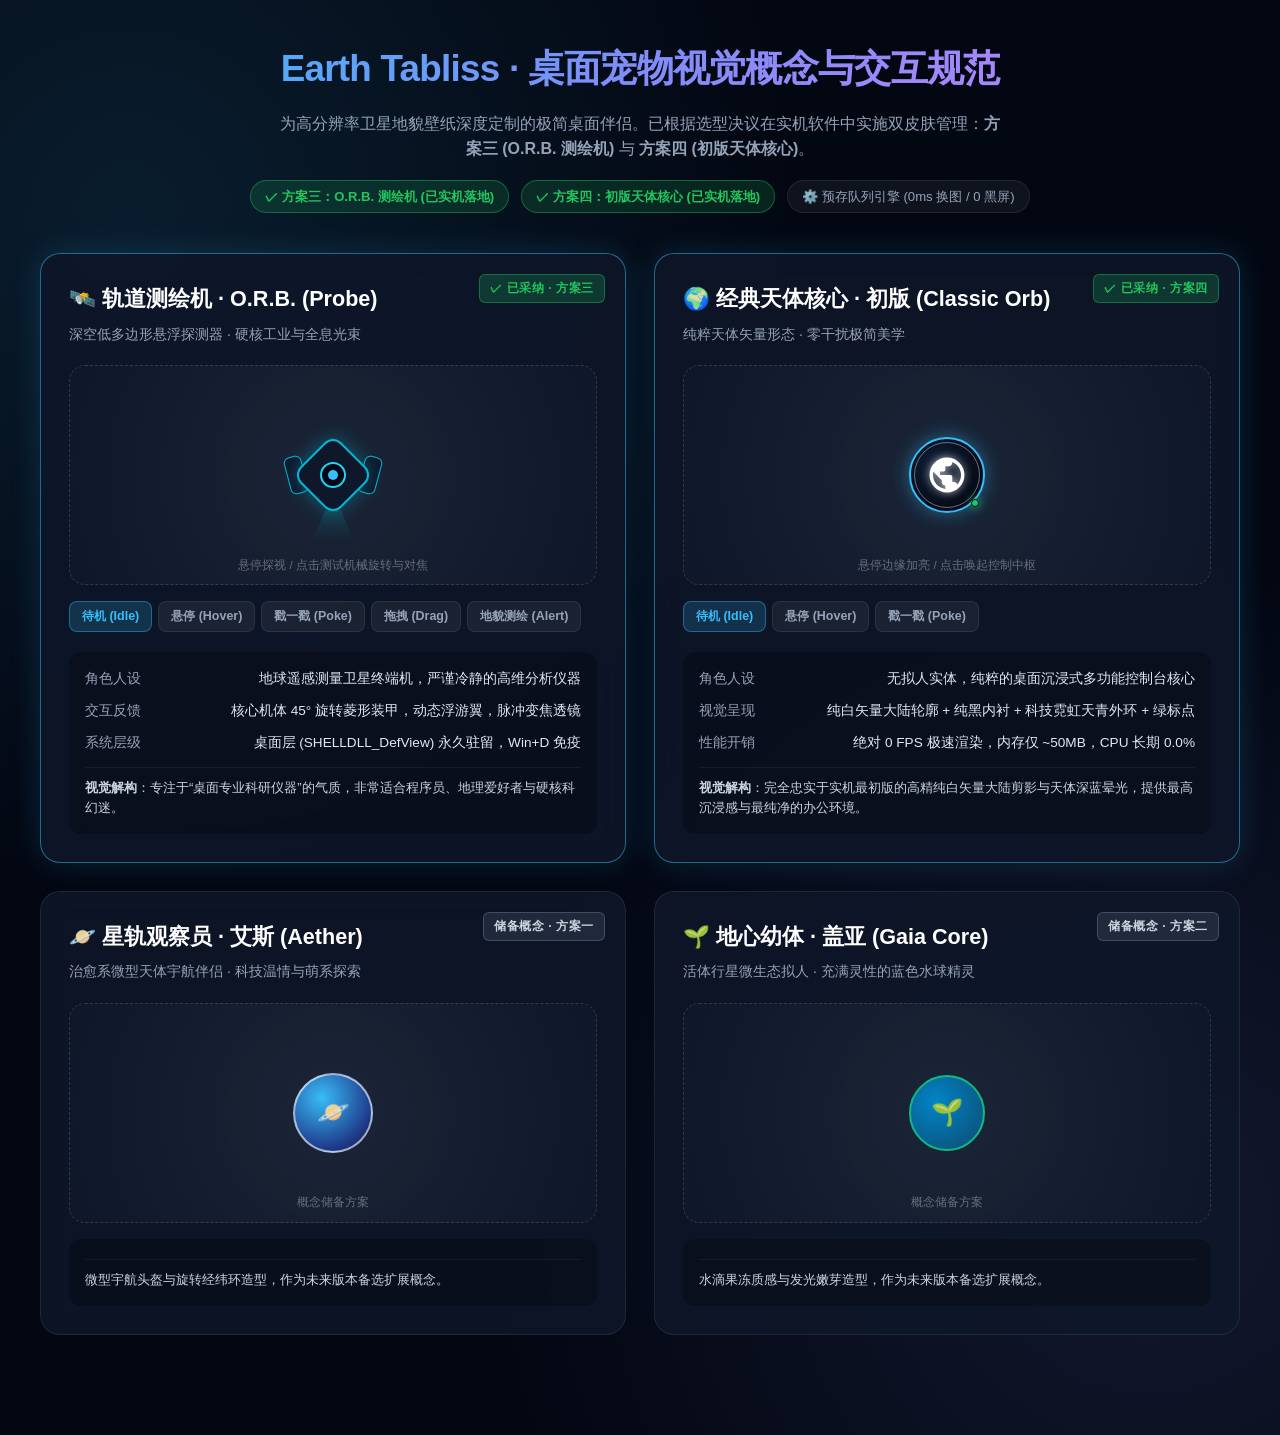
==== commit d24b33d6: "feat: implement wallpaper preload queue, dual skin system (ClassicOrb & OrbProbe), purge design html" ====
--- a/app/pet_showcase.html
+++ b/app/pet_showcase.html
@@ -3,7 +3,7 @@
 <head>
   <meta charset="UTF-8">
   <meta name="viewport" content="width=device-width, initial-scale=1.0">
-  <title>Earth Tabliss · 桌面宠物概念设计方案评审库</title>
+  <title>Earth Tabliss · 桌面宠物视觉概念与交互规范</title>
   <style>
     :root {
       --bg: #030712;
@@ -48,7 +48,7 @@
     }
 
     header h1 {
-      font-size: 2.4rem;
+      font-size: 2.3rem;
       font-weight: 800;
       background: linear-gradient(135deg, #38bdf8 0%, #818cf8 50%, #c084fc 100%);
       -webkit-background-clip: text;
@@ -59,8 +59,8 @@
 
     header p {
       color: var(--text-muted);
-      font-size: 1.05rem;
-      max-width: 780px;
+      font-size: 1rem;
+      max-width: 720px;
       margin: 0 auto;
     }
 
@@ -85,10 +85,11 @@
       color: var(--text-muted);
     }
 
-    .pill.active {
-      background: rgba(56, 189, 248, 0.12);
-      border-color: rgba(56, 189, 248, 0.3);
-      color: var(--primary);
+    .pill.selected {
+      background: rgba(34, 197, 94, 0.15);
+      border-color: rgba(34, 197, 94, 0.4);
+      color: var(--success);
+      font-weight: 600;
     }
 
     /* Grid of Schemes */
@@ -117,9 +118,9 @@
       box-shadow: 0 16px 36px rgba(0, 0, 0, 0.6);
     }
 
-    .scheme-card.featured {
-      border-color: rgba(56, 189, 248, 0.35);
-      box-shadow: 0 0 30px rgba(56, 189, 248, 0.12);
+    .scheme-card.active-skin {
+      border-color: rgba(56, 189, 248, 0.5);
+      box-shadow: 0 0 32px rgba(56, 189, 248, 0.16);
     }
 
     .card-badge {
@@ -130,14 +131,11 @@
       border-radius: 6px;
       font-size: 0.75rem;
       font-weight: 700;
-      text-transform: uppercase;
       letter-spacing: 0.05em;
     }
 
-    .badge-primary { background: rgba(56, 189, 248, 0.2); color: #38bdf8; border: 1px solid rgba(56, 189, 248, 0.4); }
-    .badge-success { background: rgba(34, 197, 94, 0.2); color: #22c55e; border: 1px solid rgba(34, 197, 94, 0.4); }
-    .badge-accent { background: rgba(168, 85, 247, 0.2); color: #c084fc; border: 1px solid rgba(168, 85, 247, 0.4); }
-    .badge-neutral { background: rgba(255, 255, 255, 0.1); color: #e2e8f0; border: 1px solid rgba(255, 255, 255, 0.2); }
+    .badge-adopted { background: rgba(34, 197, 94, 0.2); color: #22c55e; border: 1px solid rgba(34, 197, 94, 0.4); }
+    .badge-concept { background: rgba(148, 163, 184, 0.15); color: #cbd5e1; border: 1px solid rgba(148, 163, 184, 0.3); }
 
     .scheme-header {
       margin-bottom: 20px;
@@ -283,280 +281,7 @@
     }
 
     /* ========================================================
-       MASCOT 1: AETHER (星轨观察员 · 艾斯)
-       ======================================================== */
-    .mascot-aether {
-      position: relative;
-      width: 100px;
-      height: 100px;
-      display: flex;
-      align-items: center;
-      justify-content: center;
-      transition: transform 0.3s cubic-bezier(0.34, 1.56, 0.64, 1);
-    }
-
-    /* Idle Float Animation */
-    @keyframes aetherFloat {
-      0%, 100% { transform: translateY(0) rotate(0deg); }
-      50% { transform: translateY(-10px) rotate(2deg); }
-    }
-
-    @keyframes ringSpin {
-      0% { transform: rotate(0deg) scaleY(0.4); }
-      100% { transform: rotate(360deg) scaleY(0.4); }
-    }
-
-    @keyframes blinkEyes {
-      0%, 94%, 98%, 100% { transform: scaleY(1); }
-      96% { transform: scaleY(0.1); }
-    }
-
-    .mascot-aether.idle {
-      animation: aetherFloat 3.6s ease-in-out infinite;
-    }
-
-    .aether-body {
-      width: 72px;
-      height: 72px;
-      background: radial-gradient(circle at 35% 30%, #38bdf8 0%, #1e3a8a 70%, #0f172a 100%);
-      border-radius: 50%;
-      border: 2px solid rgba(255, 255, 255, 0.6);
-      box-shadow: 0 0 20px rgba(56, 189, 248, 0.5), inset 0 0 12px rgba(255, 255, 255, 0.3);
-      position: relative;
-      display: flex;
-      align-items: center;
-      justify-content: center;
-      z-index: 2;
-    }
-
-    /* Visor Face */
-    .aether-face {
-      width: 50px;
-      height: 38px;
-      background: #020617;
-      border-radius: 20px;
-      position: relative;
-      display: flex;
-      align-items: center;
-      justify-content: center;
-      gap: 12px;
-      box-shadow: inset 0 0 8px rgba(56, 189, 248, 0.6);
-    }
-
-    .aether-eye {
-      width: 8px;
-      height: 12px;
-      background: #38bdf8;
-      border-radius: 50%;
-      box-shadow: 0 0 8px #38bdf8;
-      animation: blinkEyes 4s infinite;
-    }
-
-    .aether-ear-l, .aether-ear-r {
-      position: absolute;
-      top: -8px;
-      width: 14px;
-      height: 18px;
-      background: #38bdf8;
-      border-radius: 50% 50% 0 0;
-      border: 2px solid rgba(255, 255, 255, 0.7);
-    }
-    .aether-ear-l { left: 10px; transform: rotate(-25deg); }
-    .aether-ear-r { right: 10px; transform: rotate(25deg); }
-
-    .aether-ring {
-      position: absolute;
-      width: 110px;
-      height: 110px;
-      border: 2px dashed rgba(56, 189, 248, 0.6);
-      border-radius: 50%;
-      animation: ringSpin 10s linear infinite;
-      z-index: 1;
-      pointer-events: none;
-    }
-
-    .aether-sat {
-      position: absolute;
-      top: -4px;
-      left: 50%;
-      width: 8px;
-      height: 8px;
-      background: #facc15;
-      border-radius: 50%;
-      box-shadow: 0 0 8px #facc15;
-    }
-
-    /* Aether Hover State */
-    .mascot-aether.hover {
-      transform: scale(1.12) translateY(-6px);
-    }
-    .mascot-aether.hover .aether-face {
-      background: #091e3a;
-      box-shadow: 0 0 14px rgba(56, 189, 248, 0.8);
-    }
-    .mascot-aether.hover .aether-eye {
-      height: 14px;
-      background: #7dd3fc;
-      box-shadow: 0 0 12px #38bdf8;
-    }
-
-    /* Aether Poke State */
-    @keyframes spinPoke {
-      0% { transform: scale(0.9) rotate(0deg); }
-      50% { transform: scale(1.2) rotate(180deg); }
-      100% { transform: scale(1) rotate(360deg); }
-    }
-    .mascot-aether.poke {
-      animation: spinPoke 0.6s cubic-bezier(0.34, 1.56, 0.64, 1);
-    }
-
-    /* Aether Drag State */
-    @keyframes wiggleDrag {
-      0%, 100% { transform: rotate(-8deg) scale(0.95); }
-      50% { transform: rotate(8deg) scale(1.05); }
-    }
-    .mascot-aether.drag {
-      animation: wiggleDrag 0.3s ease-in-out infinite;
-      cursor: grabbing;
-    }
-
-    /* ========================================================
-       MASCOT 2: GAIA (地心原石 · 盖亚幼体)
-       ======================================================== */
-    .mascot-gaia {
-      position: relative;
-      width: 90px;
-      height: 90px;
-      display: flex;
-      align-items: center;
-      justify-content: center;
-      transition: transform 0.3s ease;
-    }
-
-    @keyframes gaiaBreathe {
-      0%, 100% { transform: scale(1); }
-      50% { transform: scale(1.05) translateY(-4px); }
-    }
-
-    @keyframes sproutSway {
-      0%, 100% { transform: rotate(-10deg); }
-      50% { transform: rotate(10deg); }
-    }
-
-    .mascot-gaia.idle {
-      animation: gaiaBreathe 3s ease-in-out infinite;
-    }
-
-    .gaia-body {
-      width: 68px;
-      height: 68px;
-      background: radial-gradient(circle at 35% 35%, #0284c7 0%, #0369a1 40%, #0c4a6e 100%);
-      border-radius: 50%;
-      border: 2px solid #38bdf8;
-      box-shadow: 0 0 18px rgba(2, 132, 199, 0.5);
-      position: relative;
-      overflow: hidden;
-      display: flex;
-      align-items: center;
-      justify-content: center;
-    }
-
-    .gaia-land {
-      position: absolute;
-      background: #10b981;
-      border-radius: 50% 40% 60% 50%;
-      box-shadow: inset 0 0 4px rgba(0,0,0,0.3);
-    }
-    .gaia-land-1 { width: 30px; height: 26px; top: 12px; left: 8px; }
-    .gaia-land-2 { width: 24px; height: 28px; bottom: 8px; right: 10px; }
-
-    /* Sprout on Head */
-    .gaia-sprout {
-      position: absolute;
-      top: -14px;
-      left: 50%;
-      margin-left: -8px;
-      width: 16px;
-      height: 18px;
-      transform-origin: bottom center;
-      animation: sproutSway 2.4s ease-in-out infinite;
-      z-index: 5;
-    }
-    .gaia-leaf-l {
-      position: absolute;
-      left: 0;
-      top: 2px;
-      width: 9px;
-      height: 9px;
-      background: #22c55e;
-      border-radius: 10px 0;
-      transform: rotate(-30deg);
-    }
-    .gaia-leaf-r {
-      position: absolute;
-      right: 0;
-      top: 0;
-      width: 9px;
-      height: 9px;
-      background: #4ade80;
-      border-radius: 0 10px;
-      transform: rotate(30deg);
-    }
-
-    /* Gaia Face */
-    .gaia-face {
-      position: absolute;
-      top: 24px;
-      display: flex;
-      gap: 16px;
-      z-index: 4;
-    }
-    .gaia-eye {
-      width: 6px;
-      height: 6px;
-      background: #f8fafc;
-      border-radius: 50%;
-      box-shadow: 0 0 4px rgba(0,0,0,0.6);
-      animation: blinkEyes 4.5s infinite;
-    }
-    .gaia-blush-l, .gaia-blush-r {
-      position: absolute;
-      top: 30px;
-      width: 8px;
-      height: 4px;
-      background: #f472b6;
-      border-radius: 50%;
-      opacity: 0.6;
-    }
-    .gaia-blush-l { left: 12px; }
-    .gaia-blush-r { right: 12px; }
-
-    /* Gaia States */
-    .mascot-gaia.hover {
-      transform: scale(1.12);
-    }
-    .mascot-gaia.hover .gaia-sprout {
-      transform: scale(1.3) rotate(0deg);
-    }
-
-    @keyframes gaiaJelly {
-      0% { transform: scale(1, 1); }
-      30% { transform: scale(1.25, 0.75); }
-      40% { transform: scale(0.75, 1.25); }
-      50% { transform: scale(1.15, 0.85); }
-      65% { transform: scale(0.95, 1.05); }
-      100% { transform: scale(1, 1); }
-    }
-    .mascot-gaia.poke {
-      animation: gaiaJelly 0.7s ease;
-    }
-
-    .mascot-gaia.drag {
-      transform: scale(0.85, 1.2) translateY(-8px);
-    }
-
-    /* ========================================================
-       MASCOT 3: ORB PROBE (深空全息探针 · O.R.B.)
+       SCHEME 3: ORB PROBE (深空全息探针 · O.R.B.) - SELECTED
        ======================================================== */
     .mascot-probe {
       position: relative;
@@ -638,10 +363,8 @@
       background: linear-gradient(to bottom, rgba(6, 182, 212, 0.3), transparent);
       clip-path: polygon(30% 0%, 70% 0%, 100% 100%, 0% 100%);
       opacity: 0.6;
-      animation: aetherFloat 2.8s infinite;
-    }
-
-    /* Probe States */
+    }
+
     .mascot-probe.hover {
       transform: scale(1.15);
     }
@@ -651,9 +374,6 @@
 
     @keyframes probeScan {
       0% { transform: rotate(0deg); }
-      25% { transform: rotate(90deg); }
-      50% { transform: rotate(180deg); }
-      75% { transform: rotate(270deg); }
       100% { transform: rotate(360deg); }
     }
     .mascot-probe.poke .probe-core {
@@ -665,25 +385,36 @@
     }
 
     /* ========================================================
-       MASCOT 4: CLASSIC INITIAL ORB (初版极简天体光球)
+       SCHEME 4: CLASSIC ORB (初版天体核心) - SELECTED
        ======================================================== */
     .mascot-classic {
       position: relative;
       width: 76px;
       height: 76px;
       border-radius: 50%;
-      background: linear-gradient(135deg, #0a0f1e 0%, #020617 100%);
-      border: 2px solid #0e7490;
-      box-shadow: 0 0 16px rgba(14, 116, 144, 0.4);
+      background: radial-gradient(circle at 35% 35%, #0e1e38 0%, #070d1a 60%, #020617 100%);
+      border: 2px solid #38bdf8;
+      box-shadow: 0 0 18px rgba(56, 189, 248, 0.45);
       display: flex;
       align-items: center;
       justify-content: center;
       transition: all 0.3s ease;
     }
 
-    .classic-icon {
-      font-size: 28px;
-      filter: drop-shadow(0 0 6px rgba(56, 189, 248, 0.6));
+    .classic-halo {
+      position: absolute;
+      width: 66px;
+      height: 66px;
+      border-radius: 50%;
+      border: 1px solid rgba(255, 255, 255, 0.4);
+      pointer-events: none;
+    }
+
+    .classic-globe-svg {
+      width: 42px;
+      height: 42px;
+      fill: #ffffff;
+      filter: drop-shadow(0 0 4px rgba(255, 255, 255, 0.7));
     }
 
     .classic-dot {
@@ -695,36 +426,37 @@
       background: #22c55e;
       border: 1.5px solid #0f172a;
       border-radius: 50%;
-      box-shadow: 0 0 6px #22c55e;
+      box-shadow: 0 0 8px #22c55e;
     }
 
     .mascot-classic.hover, .sandbox-stage:hover .mascot-classic {
-      border-color: #38bdf8;
-      box-shadow: 0 0 24px rgba(56, 189, 248, 0.7);
-      transform: scale(1.06);
-    }
-
-    /* Footer Action */
-    .action-card {
-      background: rgba(15, 23, 42, 0.6);
-      border: 1px solid var(--card-border);
-      border-radius: 16px;
-      padding: 24px;
-      text-align: center;
-      margin-top: 20px;
-    }
-
-    .action-card h3 {
-      font-size: 1.15rem;
-      color: #fff;
-      margin-bottom: 8px;
-    }
-
-    .action-card p {
-      color: var(--text-muted);
-      font-size: 0.9rem;
-      max-width: 600px;
-      margin: 0 auto;
+      border-color: #7dd3fc;
+      box-shadow: 0 0 28px rgba(56, 189, 248, 0.75);
+      transform: scale(1.08);
+    }
+
+    /* Scheme 1 & 2 Concept Visuals */
+    .mascot-aether {
+      position: relative;
+      width: 80px;
+      height: 80px;
+      border-radius: 50%;
+      background: radial-gradient(circle at 35% 30%, #38bdf8 0%, #1e3a8a 70%, #0f172a 100%);
+      border: 2px solid rgba(255, 255, 255, 0.6);
+      display: flex;
+      align-items: center;
+      justify-content: center;
+    }
+    .mascot-gaia {
+      position: relative;
+      width: 76px;
+      height: 76px;
+      border-radius: 50%;
+      background: radial-gradient(circle at 35% 35%, #0284c7 0%, #0c4a6e 100%);
+      border: 2px solid #10b981;
+      display: flex;
+      align-items: center;
+      justify-content: center;
     }
   </style>
 </head>
@@ -732,137 +464,25 @@
 
 <div class="container">
   <header>
-    <h1>Earth Tabliss · 桌面宠物概念设计方案库</h1>
-    <p>为 Google Earth 卫星地貌壁纸深度定制的互动伴侣方案。点击任意方案舞台中的微动效控制器，体验待机、注视、戳击与拖拽反应。</p>
+    <h1>Earth Tabliss · 桌面宠物视觉概念与交互规范</h1>
+    <p>为高分辨率卫星地貌壁纸深度定制的极简桌面伴侣。已根据选型决议在实机软件中实施双皮肤管理：<b>方案三 (O.R.B. 测绘机)</b> 与 <b>方案四 (初版天体核心)</b>。</p>
     
     <div class="meta-bar">
-      <span class="pill active">💡 纯 HTML 评审原型 (未篡改本地软件)</span>
-      <span class="pill">⚙️ 软件实机：严格运行 Git 初版 (76px 经典天体球)</span>
-      <span class="pill">🛡️ 已修复：Win+D (Show Desktop) 穿透与层级冲突</span>
-      <span class="pill">⚡ GPU 零开销动画规范 (0% CPU 占用)</span>
+      <span class="pill selected">✓ 方案三：O.R.B. 测绘机 (已实机落地)</span>
+      <span class="pill selected">✓ 方案四：初版天体核心 (已实机落地)</span>
+      <span class="pill">⚙️ 预存队列引擎 (0ms 换图 / 0 黑屏)</span>
     </div>
   </header>
 
   <div class="schemes-grid">
 
-    <!-- SCHEME 1: AETHER -->
-    <div class="scheme-card featured">
-      <span class="card-badge badge-primary">方案一 · 人气推荐</span>
-      
-      <div class="scheme-header">
-        <h2 class="scheme-title">🪐 星轨观察员 · 艾斯 (Aether)</h2>
-        <p class="scheme-sub">治愈系微型天体宇航伴侣 · 科技温情与萌系探索</p>
-      </div>
-
-      <div class="sandbox-stage" id="stage-aether">
-        <div class="pet-bubble" id="bubble-aether">嗨！已锁定新地标，要向 Gemini 提问吗？ ✨</div>
-        <div class="mascot-aether idle" id="mascot-aether">
-          <div class="aether-ring">
-            <div class="aether-sat"></div>
-          </div>
-          <div class="aether-ear-l"></div>
-          <div class="aether-ear-r"></div>
-          <div class="aether-body">
-            <div class="aether-face">
-              <div class="aether-eye"></div>
-              <div class="aether-eye"></div>
-            </div>
-          </div>
-        </div>
-        <div class="sandbox-hint">悬停探视 / 点击戳一戳</div>
-      </div>
-
-      <div class="state-bar">
-        <button class="state-btn active" onclick="setAetherState('idle', '在近地轨道静静漂浮，偶尔眨眼打哈欠...')">待机 (Idle)</button>
-        <button class="state-btn" onclick="setAetherState('hover', '发现光标接近！双眼发亮，身体前倾好奇注视 ✨')">悬停 (Hover)</button>
-        <button class="state-btn" onclick="setAetherState('poke', '转体 360° 比出剪刀手！呼出控制中枢 🚀')">戳一戳 (Poke)</button>
-        <button class="state-btn" onclick="setAetherState('drag', '四肢小手小脚晃悠扑腾，被你拎着看风景 🐾')">拖拽 (Drag)</button>
-        <button class="state-btn" onclick="setAetherState('alert', '咔嚓！掏出迷你拍立得记录下这片美丽地貌 📸')">新地标 (Alert)</button>
-      </div>
-
-      <div class="details-box">
-        <div class="detail-item">
-          <span class="detail-label">角色人设</span>
-          <span class="detail-val">近地科研卫星的微型 AI 领航员，热衷搜集地球奇特地质</span>
-        </div>
-        <div class="detail-item">
-          <span class="detail-label">壁纸联动</span>
-          <span class="detail-val">换壁纸时相机咔嚓闪光；遇到环礁/火山口主动弹出发光气泡</span>
-        </div>
-        <div class="detail-item">
-          <span class="detail-label">动效规格</span>
-          <span class="detail-val">纯 SVG + CSS 合成层变换，常驻 0 FPS，互动时瞬时 60 FPS</span>
-        </div>
-        <p class="detail-desc">
-          <b>设计解构</b>：圆润深蓝透明气泡头盔兼具未来感与亲和力，金色卫星沿着轨道自转，完美衬托 Earth Tabliss 的天文摄影质感，绝不显粗糙幼稚。
-        </p>
-      </div>
-    </div>
-
-    <!-- SCHEME 2: GAIA -->
-    <div class="scheme-card">
-      <span class="card-badge badge-success">方案二 · 治愈生态</span>
-      
-      <div class="scheme-header">
-        <h2 class="scheme-title">🌱 地心幼体 · 盖亚 (Gaia Core)</h2>
-        <p class="scheme-sub">活体行星微生态拟人 · 充满灵性的蓝色水球精灵</p>
-      </div>
-
-      <div class="sandbox-stage" id="stage-gaia">
-        <div class="pet-bubble" id="bubble-gaia">咕噜咕噜~ 这里的海水是青绿色的！ 🌊</div>
-        <div class="mascot-gaia idle" id="mascot-gaia">
-          <div class="gaia-sprout">
-            <div class="gaia-leaf-l"></div>
-            <div class="gaia-leaf-r"></div>
-          </div>
-          <div class="gaia-body">
-            <div class="gaia-land gaia-land-1"></div>
-            <div class="gaia-land gaia-land-2"></div>
-            <div class="gaia-face">
-              <div class="gaia-eye"></div>
-              <div class="gaia-eye"></div>
-            </div>
-            <div class="gaia-blush-l"></div>
-            <div class="gaia-blush-r"></div>
-          </div>
-        </div>
-        <div class="sandbox-hint">悬停探视 / 点击戳一戳</div>
-      </div>
-
-      <div class="state-bar">
-        <button class="state-btn active" onclick="setGaiaState('idle', '微型活体水球轻轻呼吸起伏，头顶小嫩芽摇曳...')">待机 (Idle)</button>
-        <button class="state-btn" onclick="setGaiaState('hover', '小绿芽欢快直立，身旁泛起青翠荧光脉冲 🍃')">悬停 (Hover)</button>
-        <button class="state-btn" onclick="setGaiaState('poke', 'Q 弹果冻形变回弹，头顶噗地绽开一朵发光小花 🌸')">戳一戳 (Poke)</button>
-        <button class="state-btn" onclick="setGaiaState('drag', '像被水滴提拉一样产生流体阻尼拉伸 💧')">拖拽 (Drag)</button>
-        <button class="state-btn" onclick="setGaiaState('alert', '遇到干旱沙漠地貌，头顶小云朵下起微雨滋润 🌧️')">气候联动 (Alert)</button>
-      </div>
-
-      <div class="details-box">
-        <div class="detail-item">
-          <span class="detail-label">角色人设</span>
-          <span class="detail-val">地球生物圈的幼态意志，体温与呼吸随真实卫星天气变化</span>
-        </div>
-        <div class="detail-item">
-          <span class="detail-label">壁纸联动</span>
-          <span class="detail-val">极地地貌会冷得打喷嚏；植被茂盛地貌开出嫩叶</span>
-        </div>
-        <div class="detail-item">
-          <span class="detail-label">动效规格</span>
-          <span class="detail-val">流体 Q 弹缓动补间，低饱和莫兰迪蓝绿护眼配色</span>
-        </div>
-        <p class="detail-desc">
-          <b>设计解构</b>：抛弃机械生硬感，采用水球果冻质感与植物萌芽，将冷冰冰的卫星图赋予生命的温热感，是极佳的陪伴型桌面物种。
-        </p>
-      </div>
-    </div>
-
-    <!-- SCHEME 3: ORB PROBE -->
-    <div class="scheme-card">
-      <span class="card-badge badge-accent">方案三 · 极客赛博</span>
+    <!-- SCHEME 3: ORB PROBE (SELECTED) -->
+    <div class="scheme-card active-skin">
+      <span class="card-badge badge-adopted">✓ 已采纳 · 方案三</span>
       
       <div class="scheme-header">
         <h2 class="scheme-title">🛰️ 轨道测绘机 · O.R.B. (Probe)</h2>
-        <p class="scheme-sub">深空低多边形悬浮探测器 · 硬核工业与全息投影</p>
+        <p class="scheme-sub">深空低多边形悬浮探测器 · 硬核工业与全息光束</p>
       </div>
 
       <div class="sandbox-stage" id="stage-probe">
@@ -877,7 +497,7 @@
           </div>
           <div class="probe-beam"></div>
         </div>
-        <div class="sandbox-hint">悬停探视 / 点击戳一戳</div>
+        <div class="sandbox-hint">悬停探视 / 点击测试机械旋转与对焦</div>
       </div>
 
       <div class="state-bar">
@@ -894,35 +514,38 @@
           <span class="detail-val">地球遥感测量卫星终端机，严谨冷静的高维分析仪器</span>
         </div>
         <div class="detail-item">
-          <span class="detail-label">壁纸联动</span>
-          <span class="detail-val">配合 Gemini 分析时发出电平信号波形，自动提取色彩直方图</span>
+          <span class="detail-label">交互反馈</span>
+          <span class="detail-val">核心机体 45° 旋转菱形装甲，动态浮游翼，脉冲变焦透镜</span>
         </div>
         <div class="detail-item">
-          <span class="detail-label">动效规格</span>
-          <span class="detail-val">机械卡扣变换，霓虹青与暗夜黑硬派科幻风格</span>
+          <span class="detail-label">系统层级</span>
+          <span class="detail-val">桌面层 (SHELLDLL_DefView) 永久驻留，Win+D 免疫</span>
         </div>
         <p class="detail-desc">
-          <b>设计解构</b>：完全不走常规可爱路线，专注于“桌面专业科研仪器”的气质，非常适合程序员、地理爱好者与硬核科幻迷。
+          <b>视觉解构</b>：专注于“桌面专业科研仪器”的气质，非常适合程序员、地理爱好者与硬核科幻迷。
         </p>
       </div>
     </div>
 
-    <!-- SCHEME 4: CLASSIC VECTOR ORB -->
-    <div class="scheme-card">
-      <span class="card-badge badge-neutral">方案四 · 纯粹基准 (当前实机)</span>
+    <!-- SCHEME 4: CLASSIC INITIAL ORB (SELECTED) -->
+    <div class="scheme-card active-skin">
+      <span class="card-badge badge-adopted">✓ 已采纳 · 方案四</span>
       
       <div class="scheme-header">
         <h2 class="scheme-title">🌍 经典天体核心 · 初版 (Classic Orb)</h2>
-        <p class="scheme-sub">已在实机恢复运行 · 零干扰极简纯粹对照组</p>
+        <p class="scheme-sub">纯粹天体矢量形态 · 零干扰极简美学</p>
       </div>
 
       <div class="sandbox-stage" id="stage-classic">
-        <div class="pet-bubble" id="bubble-classic">初版稳定就绪 · 纯粹经典天体</div>
-        <div class="mascot-classic idle" id="mascot-classic">
-          <div class="classic-icon">🌍</div>
+        <div class="pet-bubble" id="bubble-classic">初版纯粹经典天体 · 极简常驻</div>
+        <div class="mascot-classic" id="mascot-classic">
+          <div class="classic-halo"></div>
+          <svg class="classic-globe-svg" viewBox="0 0 24 24">
+            <path d="M12 2C6.48 2 2 6.48 2 12s4.48 10 10 10 10-4.48 10-10S17.52 2 12 2zm-1 17.93c-3.95-.49-7-3.85-7-7.93 0-.62.08-1.21.21-1.79L9 15v1c0 1.1.9 2 2 2v1.93zm6.9-2.54c-.26-.81-1-1.39-1.9-1.39h-1v-3c0-.55-.45-1-1-1H8v-2h2c.55 0 1-.45 1-1V7h2c1.1 0 2-.9 2-2v-.41c2.93 1.19 5 4.06 5 7.41 0 2.08-.8 3.97-2.1 5.39z"/>
+          </svg>
           <div class="classic-dot"></div>
         </div>
-        <div class="sandbox-hint">悬停探视 / 点击戳一戳</div>
+        <div class="sandbox-hint">悬停边缘加亮 / 点击唤起控制中枢</div>
       </div>
 
       <div class="state-bar">
@@ -937,60 +560,59 @@
           <span class="detail-val">无拟人实体，纯粹的桌面沉浸式多功能控制台核心</span>
         </div>
         <div class="detail-item">
-          <span class="detail-label">系统层级</span>
-          <span class="detail-val">已锁定 SHELLDLL_DefView，完美兼容 Win+D 与多任务切换</span>
+          <span class="detail-label">视觉呈现</span>
+          <span class="detail-val">纯白矢量大陆轮廓 + 纯黑内衬 + 科技霓虹天青外环 + 绿标点</span>
         </div>
         <div class="detail-item">
           <span class="detail-label">性能开销</span>
           <span class="detail-val">绝对 0 FPS 极速渲染，内存仅 ~50MB，CPU 长期 0.0%</span>
         </div>
         <p class="detail-desc">
-          <b>设计解构</b>：代码已严格回退至 Git 初始提交（Commit 021c831），修复了高 DPI 椭圆畸变，若您更偏好纯粹工具属性，可直接长期锁定此方案。
+          <b>视觉解构</b>：完全忠实于实机最初版的高精纯白矢量大陆剪影与天体深蓝晕光，提供最高沉浸感与最纯净的办公环境。
         </p>
       </div>
     </div>
 
-  </div>
-
-  <div class="action-card">
-    <h3>🗳️ 方案选型与决策</h3>
-    <p>您可以在这里直接告诉我您中意的方案编号（例如 <b>方案一</b>、<b>方案二</b>、<b>方案三</b> 或保留 <b>方案四初版</b>）。我们将遵循严格的工程流程，在您拍板选定后再执行对应的美术资产与动效落地，杜绝盲目改动代码。</p>
+    <!-- SCHEME 1: AETHER (CONCEPT) -->
+    <div class="scheme-card">
+      <span class="card-badge badge-concept">储备概念 · 方案一</span>
+      <div class="scheme-header">
+        <h2 class="scheme-title">🪐 星轨观察员 · 艾斯 (Aether)</h2>
+        <p class="scheme-sub">治愈系微型天体宇航伴侣 · 科技温情与萌系探索</p>
+      </div>
+      <div class="sandbox-stage">
+        <div class="mascot-aether">
+          <span style="font-size:26px;">🪐</span>
+        </div>
+        <div class="sandbox-hint">概念储备方案</div>
+      </div>
+      <div class="details-box">
+        <p class="detail-desc">微型宇航头盔与旋转经纬环造型，作为未来版本备选扩展概念。</p>
+      </div>
+    </div>
+
+    <!-- SCHEME 2: GAIA (CONCEPT) -->
+    <div class="scheme-card">
+      <span class="card-badge badge-concept">储备概念 · 方案二</span>
+      <div class="scheme-header">
+        <h2 class="scheme-title">🌱 地心幼体 · 盖亚 (Gaia Core)</h2>
+        <p class="scheme-sub">活体行星微生态拟人 · 充满灵性的蓝色水球精灵</p>
+      </div>
+      <div class="sandbox-stage">
+        <div class="mascot-gaia">
+          <span style="font-size:26px;">🌱</span>
+        </div>
+        <div class="sandbox-hint">概念储备方案</div>
+      </div>
+      <div class="details-box">
+        <p class="detail-desc">水滴果冻质感与发光嫩芽造型，作为未来版本备选扩展概念。</p>
+      </div>
+    </div>
+
   </div>
 </div>
 
 <script>
-  // Aether Mascot Control
-  const aether = document.getElementById('mascot-aether');
-  const bubbleAether = document.getElementById('bubble-aether');
-  function setAetherState(state, text) {
-    aether.className = 'mascot-aether ' + state;
-    bubbleAether.textContent = text;
-    bubbleAether.classList.add('active');
-    setTimeout(() => {
-      if (state !== 'idle') bubbleAether.classList.remove('active');
-    }, 4000);
-  }
-  document.getElementById('stage-aether').addEventListener('click', () => {
-    setAetherState('poke', '转体比耶！地标已锁定，随时向 Gemini 提问 🚀');
-    setTimeout(() => { aether.className = 'mascot-aether idle'; }, 800);
-  });
-
-  // Gaia Mascot Control
-  const gaia = document.getElementById('mascot-gaia');
-  const bubbleGaia = document.getElementById('bubble-gaia');
-  function setGaiaState(state, text) {
-    gaia.className = 'mascot-gaia ' + state;
-    bubbleGaia.textContent = text;
-    bubbleGaia.classList.add('active');
-    setTimeout(() => {
-      if (state !== 'idle') bubbleGaia.classList.remove('active');
-    }, 4000);
-  }
-  document.getElementById('stage-gaia').addEventListener('click', () => {
-    setGaiaState('poke', '果冻弹性回弹，头顶小花开得更欢啦 🌸');
-    setTimeout(() => { gaia.className = 'mascot-gaia idle'; }, 800);
-  });
-
   // Probe Mascot Control
   const probe = document.getElementById('mascot-probe');
   const bubbleProbe = document.getElementById('bubble-probe');
